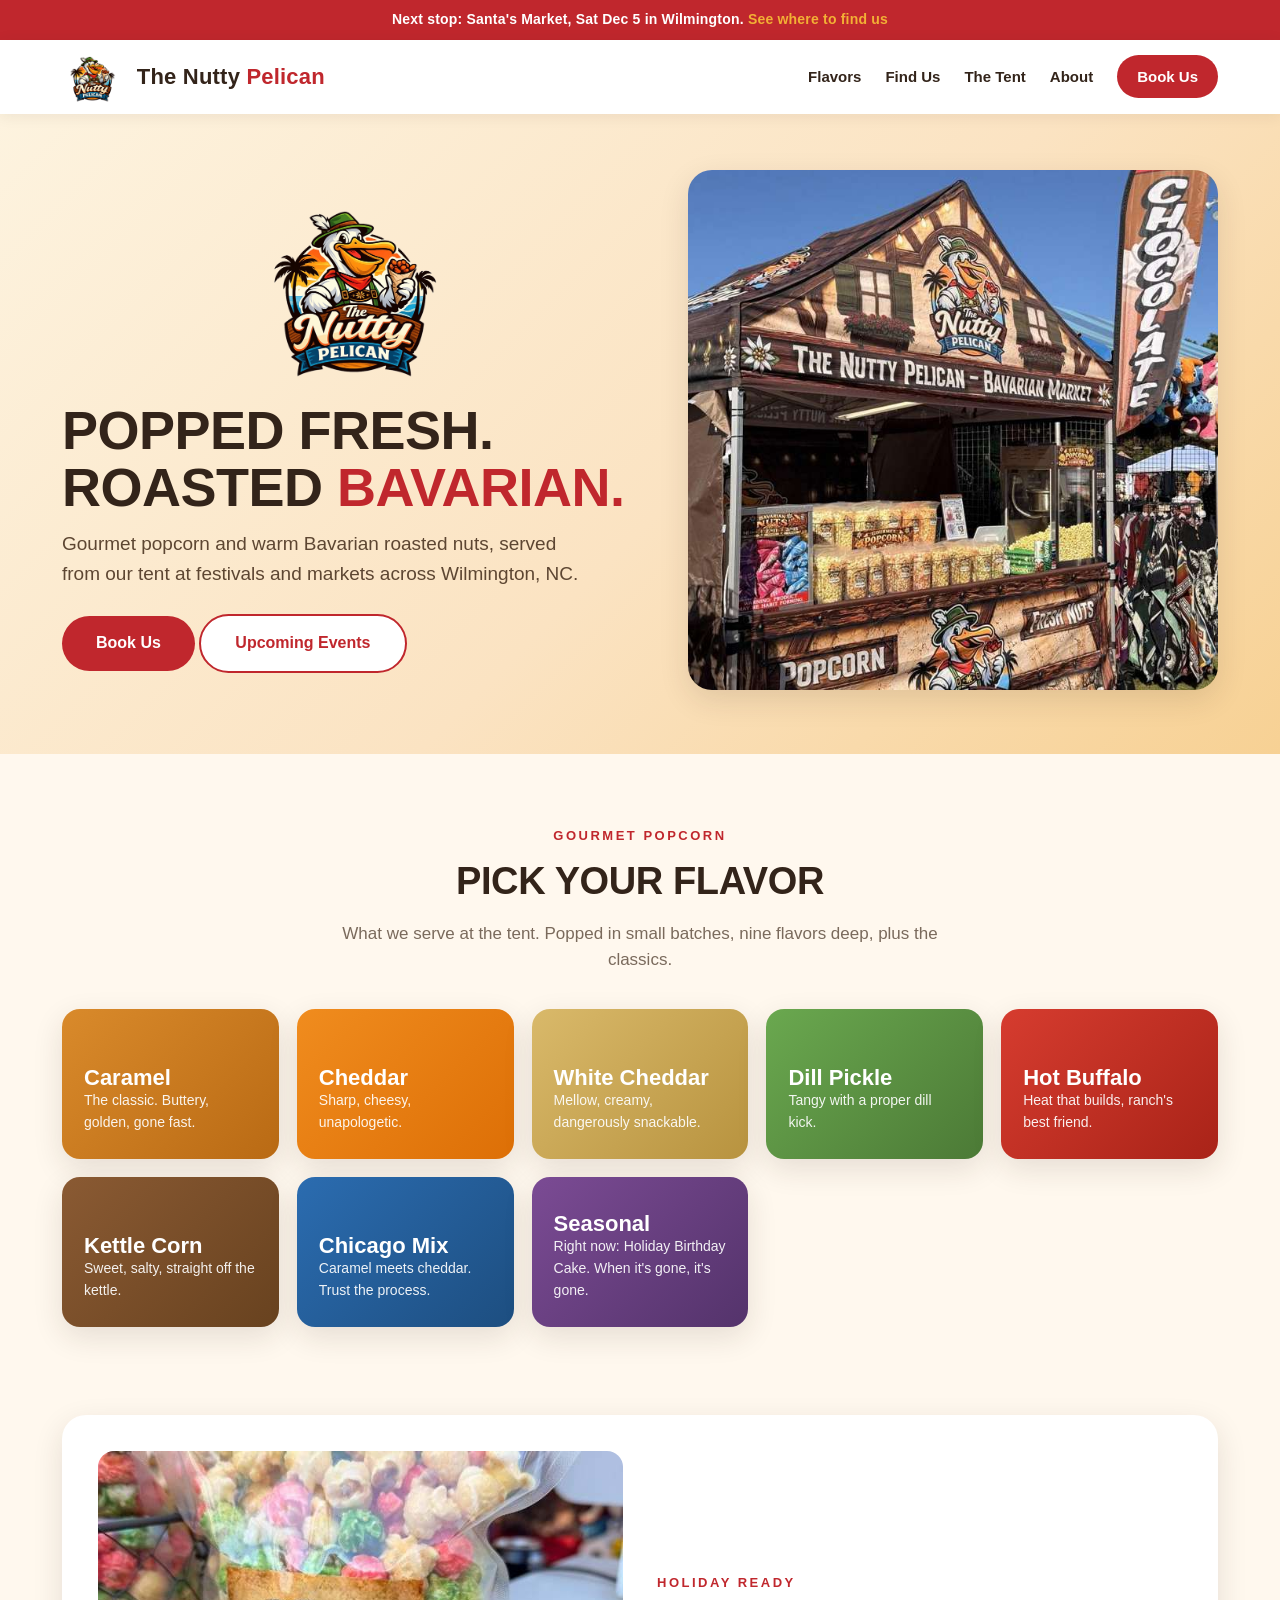
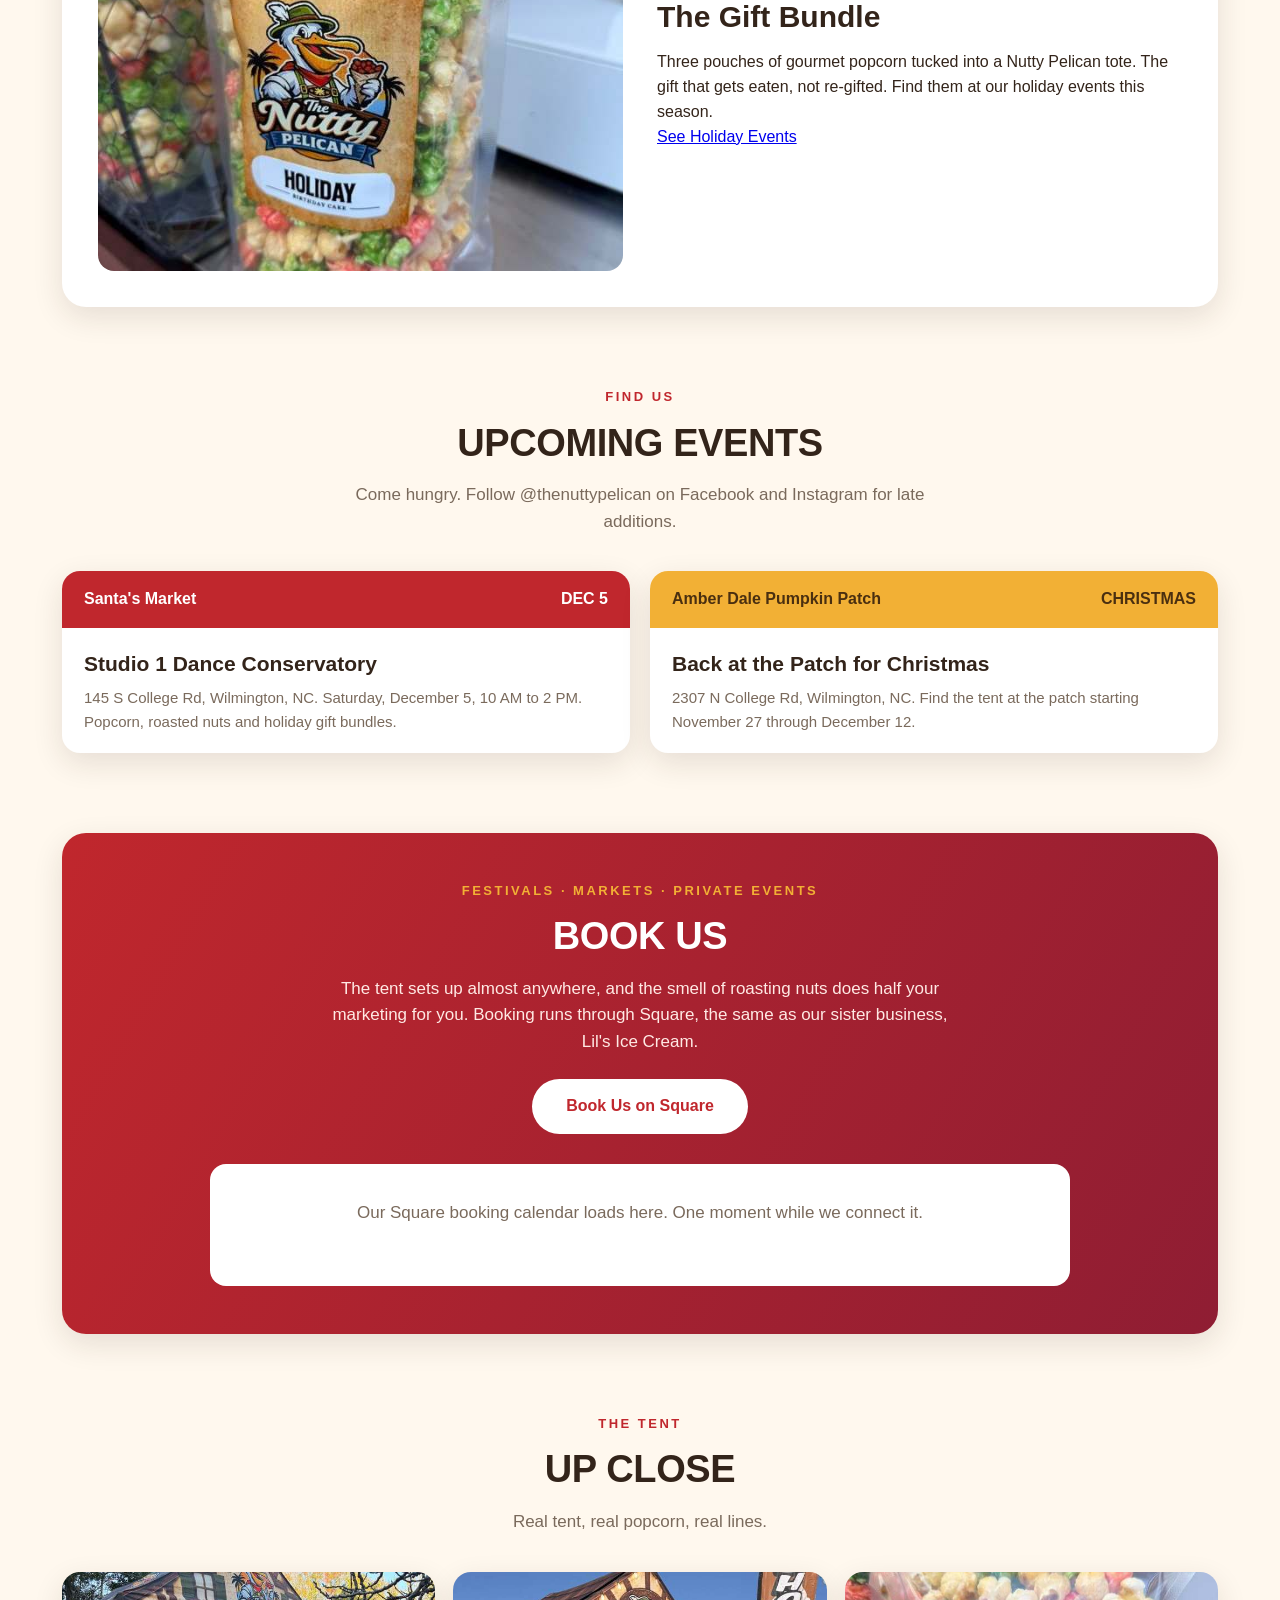
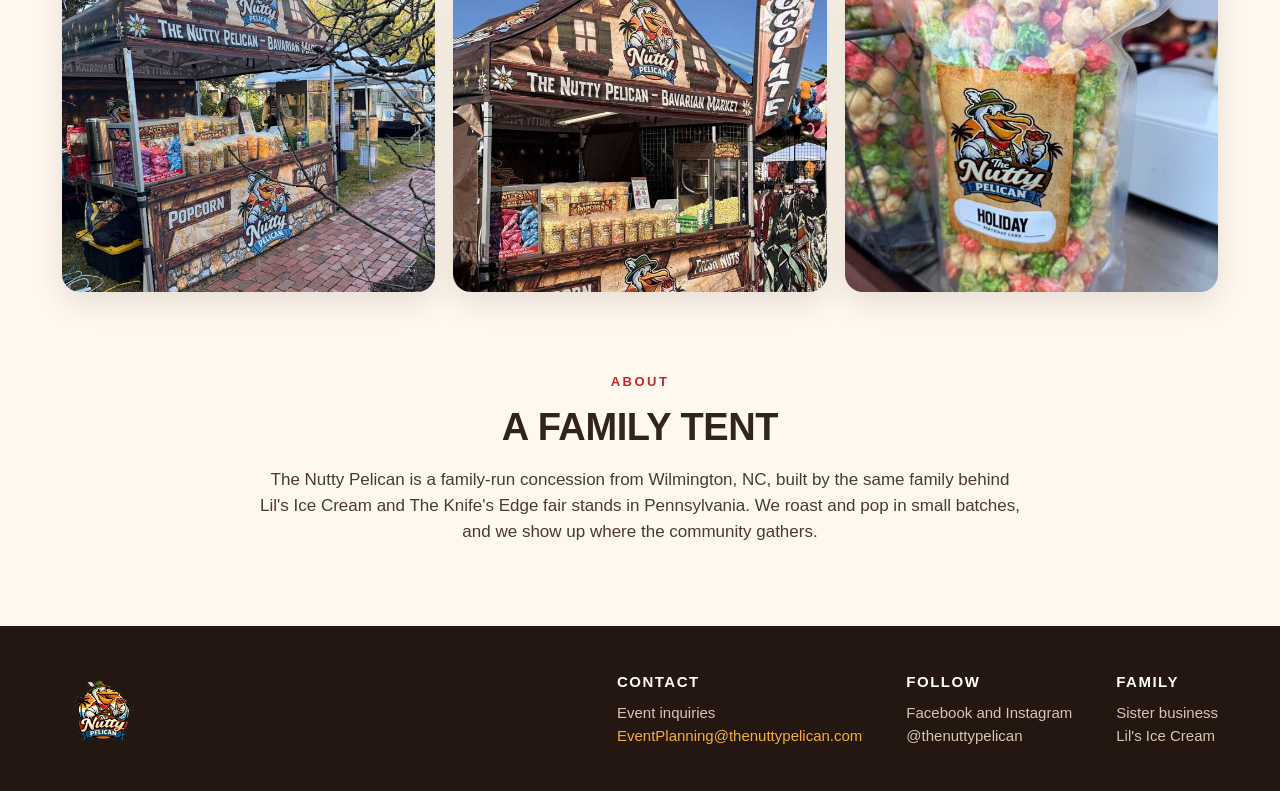
==== index.html @ 96d26c54 "Book band: pill button and Square embed area" ====
<!DOCTYPE html>
<html lang="en">
<head>
<meta charset="UTF-8">
<meta name="viewport" content="width=device-width, initial-scale=1.0">
<title>The Nutty Pelican | Bavarian Roasted Nuts &amp; Gourmet Popcorn | Wilmington, NC</title>
<meta name="description" content="The Nutty Pelican is a Bavarian-style tent serving fresh roasted nuts and gourmet popcorn at festivals, markets and events around Wilmington, NC. Book the tent for your event.">
<style>
  :root{
    --cream:#fff8ee; --white:#ffffff; --ink:#33241a; --muted:#7a6a5c;
    --red:#c0272d; --red-dark:#9c1f24; --gold:#f2b035; --teal:#1f7a8c;
    --pink:#e4572e; --green:#5b8c3e; --purple:#6c4a9e; --blue:#2b6cb0;
    --radius:18px; --shadow:0 10px 30px rgba(51,36,26,.12);
  }
  *{box-sizing:border-box; margin:0; padding:0;}
  html{scroll-behavior:smooth;}
  body{font-family:'Avenir Next','Segoe UI',Helvetica,Arial,sans-serif; background:var(--cream); color:var(--ink); line-height:1.55;}
  img{max-width:100%;}
  .promo{background:var(--red); color:#fff; text-align:center; font-weight:600; font-size:14px; padding:9px 16px; letter-spacing:.2px;}
  .promo a{color:var(--gold); text-decoration:none;}
  header{background:rgba(255,255,255,.96); position:sticky; top:0; z-index:20; box-shadow:0 2px 14px rgba(51,36,26,.08);}
  .nav{max-width:1200px; margin:0 auto; padding:10px 22px; display:flex; align-items:center; gap:14px; flex-wrap:wrap;}
  .nav img{height:54px; width:auto;}
  .nav .brand{font-size:22px; font-weight:800; letter-spacing:.2px;}
  .nav .brand span{color:var(--red);}
  .nav nav{margin-left:auto; display:flex; gap:24px; flex-wrap:wrap; align-items:center;}
  .nav nav a{color:var(--ink); text-decoration:none; font-weight:600; font-size:15px;}
  .nav nav a:hover{color:var(--red);}
  .nav .cta{background:var(--red); color:#fff !important; padding:10px 20px; border-radius:999px;}
  .nav .cta:hover{background:var(--red-dark);}
  .hero{background:linear-gradient(135deg,#fdf3df, #fbe3c2 55%, #f7d194); overflow:hidden;}
  .hero .inner{max-width:1200px; margin:0 auto; padding:56px 22px 64px; display:grid; grid-template-columns:1.05fr .95fr; gap:40px; align-items:center;}
  .hero img.logo{width:225px; height:auto; display:block; margin:0 auto 6px;}
  .hero h1{font-size:54px; line-height:1.05; font-weight:900; letter-spacing:-.5px; margin:16px 0 14px; text-transform:uppercase; color:var(--ink);}
  .hero h1 .pop{color:var(--red);}
  .hero p{font-size:19px; max-width:520px; color:#5d4632;}
  .hero .btns{margin-top:26px;}
  .hero .photo img{width:100%; height:520px; object-fit:cover; border-radius:24px; box-shadow:var(--shadow); display:block;}
  section{max-width:1200px; margin:0 auto; padding:72px 22px 8px;}
  .kicker{text-align:center; color:var(--red); font-weight:800; letter-spacing:2.5px; font-size:13px; text-transform:uppercase;}
  h2{text-align:center; font-size:38px; font-weight:900; letter-spacing:-.4px; margin:6px 0 10px; text-transform:uppercase;}
  .sub{text-align:center; color:var(--muted); max-width:620px; margin:0 auto 36px; font-size:17px;}
  .flavors{display:grid; grid-template-columns:repeat(auto-fit,minmax(210px,1fr)); gap:18px;}
  .flavor{border-radius:var(--radius); padding:26px 22px; color:#fff; box-shadow:var(--shadow); min-height:150px; display:flex; flex-direction:column; justify-content:flex-end;}
  .flavor h3{font-size:22px; font-weight:800; line-height:1.15;}
  .flavor p{font-size:14px; opacity:.92;}
  .f-caramel{background:linear-gradient(135deg,#d98a2b,#b96a14);}
  .f-cheddar{background:linear-gradient(135deg,#f08c1e,#dd6f06);}
  .f-white{background:linear-gradient(135deg,#d9b96a,#b8933f);}
  .f-dill{background:linear-gradient(135deg,#6aa84f,#4c7a36);}
  .f-buffalo{background:linear-gradient(135deg,#d63c2f,#a92318);}
  .f-kettle{background:linear-gradient(135deg,#8a5a33,#68421f);}
  .f-chicago{background:linear-gradient(135deg,#2b6cb0,#1d4e80);}
  .f-seasonal{background:linear-gradient(135deg,#7b4b94,#54336b);}
  .pricebar{margin:26px auto 0; max-width:860px; background:var(--white); border-radius:var(--radius); box-shadow:var(--shadow); padding:22px 28px; display:flex; gap:14px; flex-wrap:wrap; justify-content:space-between; text-align:center;}
  .pricebar div{flex:1 1 150px;}
  .pricebar .amt{font-size:26px; font-weight:900; color:var(--red);}
  .pricebar .lbl{font-size:13px; color:var(--muted); font-weight:600; text-transform:uppercase; letter-spacing:1px;}
  .feature{display:grid; grid-template-columns:1fr 1fr; gap:34px; align-items:center; background:var(--white); border-radius:24px; box-shadow:var(--shadow); padding:36px; margin-top:8px;}
  .feature img{border-radius:16px; width:100%; height:420px; object-fit:cover;}
  .feature h3{font-size:30px; font-weight:900; margin-bottom:10px;}
  .feature .price{font-size:24px; font-weight:900; color:var(--red); margin:12px 0;}
  .events{display:grid; grid-template-columns:repeat(auto-fit,minmax(300px,1fr)); gap:20px;}
  .event{background:var(--white); border-radius:var(--radius); box-shadow:var(--shadow); overflow:hidden;}
  .event .top{padding:16px 22px; color:#fff; font-weight:800; display:flex; justify-content:space-between; align-items:center;}
  .event .body{padding:20px 22px;}
  .event h3{font-size:21px; margin-bottom:6px;}
  .event p{color:var(--muted); font-size:15px;}
  .bookband{background:linear-gradient(120deg, var(--red), #8f1d33); color:#fff; border-radius:24px; padding:48px 36px; text-align:center; box-shadow:var(--shadow);}
  .bookband h2{color:#fff;}
  .bookband p{max-width:640px; margin:0 auto 24px; color:#ffe9e4; font-size:17px;}
  .bookband .btn{background:#fff; color:var(--red);}
  .gallery{display:grid; grid-template-columns:repeat(auto-fit,minmax(260px,1fr)); gap:18px;}
  .gallery img{width:100%; height:320px; object-fit:cover; border-radius:var(--radius); box-shadow:var(--shadow); display:block;}
  .about{text-align:center; max-width:760px; margin:0 auto;}
  .about p{font-size:17px; color:#4c3a2c;}
  footer{background:#241610; color:#d8c6b2; margin-top:72px;}
  .foot{max-width:1200px; margin:0 auto; padding:44px 22px; display:flex; gap:28px; flex-wrap:wrap; align-items:center;}
  .foot img{height:74px; width:auto;}
  .foot a{color:var(--gold); text-decoration:none;}
  .foot .cols{margin-left:auto; display:flex; gap:44px; flex-wrap:wrap; font-size:15px;}
  .foot h4{color:#fff; font-size:15px; text-transform:uppercase; letter-spacing:1.5px; margin-bottom:8px;}
  @media (max-width:760px){
    .hero h1{font-size:36px;}
    .hero .inner{grid-template-columns:1fr; padding:40px 18px 44px;}
    .hero .photo img{height:380px;}
    .feature{grid-template-columns:1fr; padding:24px;}
    .feature img{height:300px;}
    h2{font-size:29px;}
  }
</style>
</head>
<body>

<div class="promo">Next stop: Santa's Market, Sat Dec 5 in Wilmington. <a href="#events">See where to find us</a></div>

<header>
  <div class="nav">
    <img src="[data-uri]" alt="The Nutty Pelican logo">
    <span class="brand">The Nutty <span>Pelican</span></span>
    <nav>
      <a href="#flavors">Flavors</a>
      <a href="#events">Find Us</a>
      <a href="#gallery">The Tent</a>
      <a href="#about">About</a>
      <a class="cta" href="#book">Book Us</a>
    </nav>
  </div>
</header>

<div class="hero">
  <div class="inner">
    <div>
      <img class="logo" src="[data-uri]" alt="The Nutty Pelican">
      <h1>Popped Fresh.<br>Roasted <span class="pop">Bavarian.</span></h1>
      <p>Gourmet popcorn and warm Bavarian roasted nuts, served from our tent at festivals and markets across Wilmington, NC.</p>
      <div class="btns">
        <a class="btn red" href="#book" style="display:inline-block; background:#c0272d; color:#ffffff; padding:15px 34px; border-radius:999px; font-weight:800; font-size:16px; text-decoration:none;">Book Us</a>
        <a class="btn ghost" href="#events" style="display:inline-block; background:#ffffff; color:#c0272d; padding:15px 34px; border-radius:999px; font-weight:800; font-size:16px; text-decoration:none; border:2px solid #c0272d;">Upcoming Events</a>
      </div>
    </div>
    <div class="photo">
      <img src="[data-uri]" alt="The Nutty Pelican Bavarian tent at a festival, popcorn pouches on the counter and the hot chocolate flag flying">
    </div>
  </div>
</div>

<section id="flavors">
  <div class="kicker">Gourmet Popcorn</div>
  <h2>Pick Your Flavor</h2>
  <p class="sub">What we serve at the tent. Popped in small batches, nine flavors deep, plus the classics.</p>
  <div class="flavors">
    <div class="flavor f-caramel"><h3>Caramel</h3><p>The classic. Buttery, golden, gone fast.</p></div>
    <div class="flavor f-cheddar"><h3>Cheddar</h3><p>Sharp, cheesy, unapologetic.</p></div>
    <div class="flavor f-white"><h3>White Cheddar</h3><p>Mellow, creamy, dangerously snackable.</p></div>
    <div class="flavor f-dill"><h3>Dill Pickle</h3><p>Tangy with a proper dill kick.</p></div>
    <div class="flavor f-buffalo"><h3>Hot Buffalo</h3><p>Heat that builds, ranch's best friend.</p></div>
    <div class="flavor f-kettle"><h3>Kettle Corn</h3><p>Sweet, salty, straight off the kettle.</p></div>
    <div class="flavor f-chicago"><h3>Chicago Mix</h3><p>Caramel meets cheddar. Trust the process.</p></div>
    <div class="flavor f-seasonal"><h3>Seasonal</h3><p>Right now: Holiday Birthday Cake. When it's gone, it's gone.</p></div>
  </div>
</section>

<section id="gift">
  <div class="feature">
    <img src="[data-uri]" alt="A sealed pouch of Holiday Birthday Cake popcorn with The Nutty Pelican label">
    <div>
      <div class="kicker" style="text-align:left;">Holiday Ready</div>
      <h3>The Gift Bundle</h3>
      <p>Three pouches of gourmet popcorn tucked into a Nutty Pelican tote. The gift that gets eaten, not re-gifted. Find them at our holiday events this season.</p>
      <a class="btn red" href="#events">See Holiday Events</a>
    </div>
  </div>
</section>

<section id="events">
  <div class="kicker">Find Us</div>
  <h2>Upcoming Events</h2>
  <p class="sub">Come hungry. Follow @thenuttypelican on Facebook and Instagram for late additions.</p>
  <div class="events">
    <div class="event">
      <div class="top" style="background:var(--red);"><span>Santa's Market</span><span>DEC 5</span></div>
      <div class="body">
        <h3>Studio 1 Dance Conservatory</h3>
        <p>145 S College Rd, Wilmington, NC. Saturday, December 5, 10 AM to 2 PM. Popcorn, roasted nuts and holiday gift bundles.</p>
      </div>
    </div>
    <div class="event">
      <div class="top" style="background:var(--gold); color:#4a2f10;"><span>Amber Dale Pumpkin Patch</span><span>CHRISTMAS</span></div>
      <div class="body">
        <h3>Back at the Patch for Christmas</h3>
        <p>2307 N College Rd, Wilmington, NC. Find the tent at the patch starting November 27 through December 12.</p>
      </div>
    </div>
  </div>
</section>

<section id="book">
  <div class="bookband">
    <div class="kicker" style="color:var(--gold);">Festivals · Markets · Private Events</div>
    <h2>Book Us</h2>
    <p>The tent sets up almost anywhere, and the smell of roasting nuts does half your marketing for you. Booking runs through Square, the same as our sister business, Lil's Ice Cream.</p>
    <a href="#booking-widget" style="display:inline-block; background:#ffffff; color:#c0272d; padding:15px 34px; border-radius:999px; font-weight:800; font-size:16px; text-decoration:none;">Book Us on Square</a>
    <div id="booking-widget" style="margin-top:30px; background:#ffffff; border-radius:16px; padding:10px; max-width:860px; margin-left:auto; margin-right:auto;">
      <!-- SQUARE EMBED GOES HERE -->
      <p style="color:#7a6a5c; padding:26px 10px;">Our Square booking calendar loads here. One moment while we connect it.</p>
    </div>
  </div>
</section>

<section id="gallery">
  <div class="kicker">The Tent</div>
  <h2>Up Close</h2>
  <p class="sub">Real tent, real popcorn, real lines.</p>
  <div class="gallery">
    <img src="[data-uri]" alt="Front of The Nutty Pelican tent with popcorn pouches and the nut warmer on the counter">
    <img src="[data-uri]" alt="Side view of The Nutty Pelican tent at a festival">
    <img src="[data-uri]" alt="Holiday Birthday Cake popcorn pouch with The Nutty Pelican label">
  </div>
</section>

<section id="about">
  <div class="about">
    <div class="kicker">About</div>
    <h2>A Family Tent</h2>
    <p>The Nutty Pelican is a family-run concession from Wilmington, NC, built by the same family behind Lil's Ice Cream and The Knife's Edge fair stands in Pennsylvania. We roast and pop in small batches, and we show up where the community gathers.</p>
  </div>
</section>

<footer>
  <div class="foot">
    <img src="[data-uri]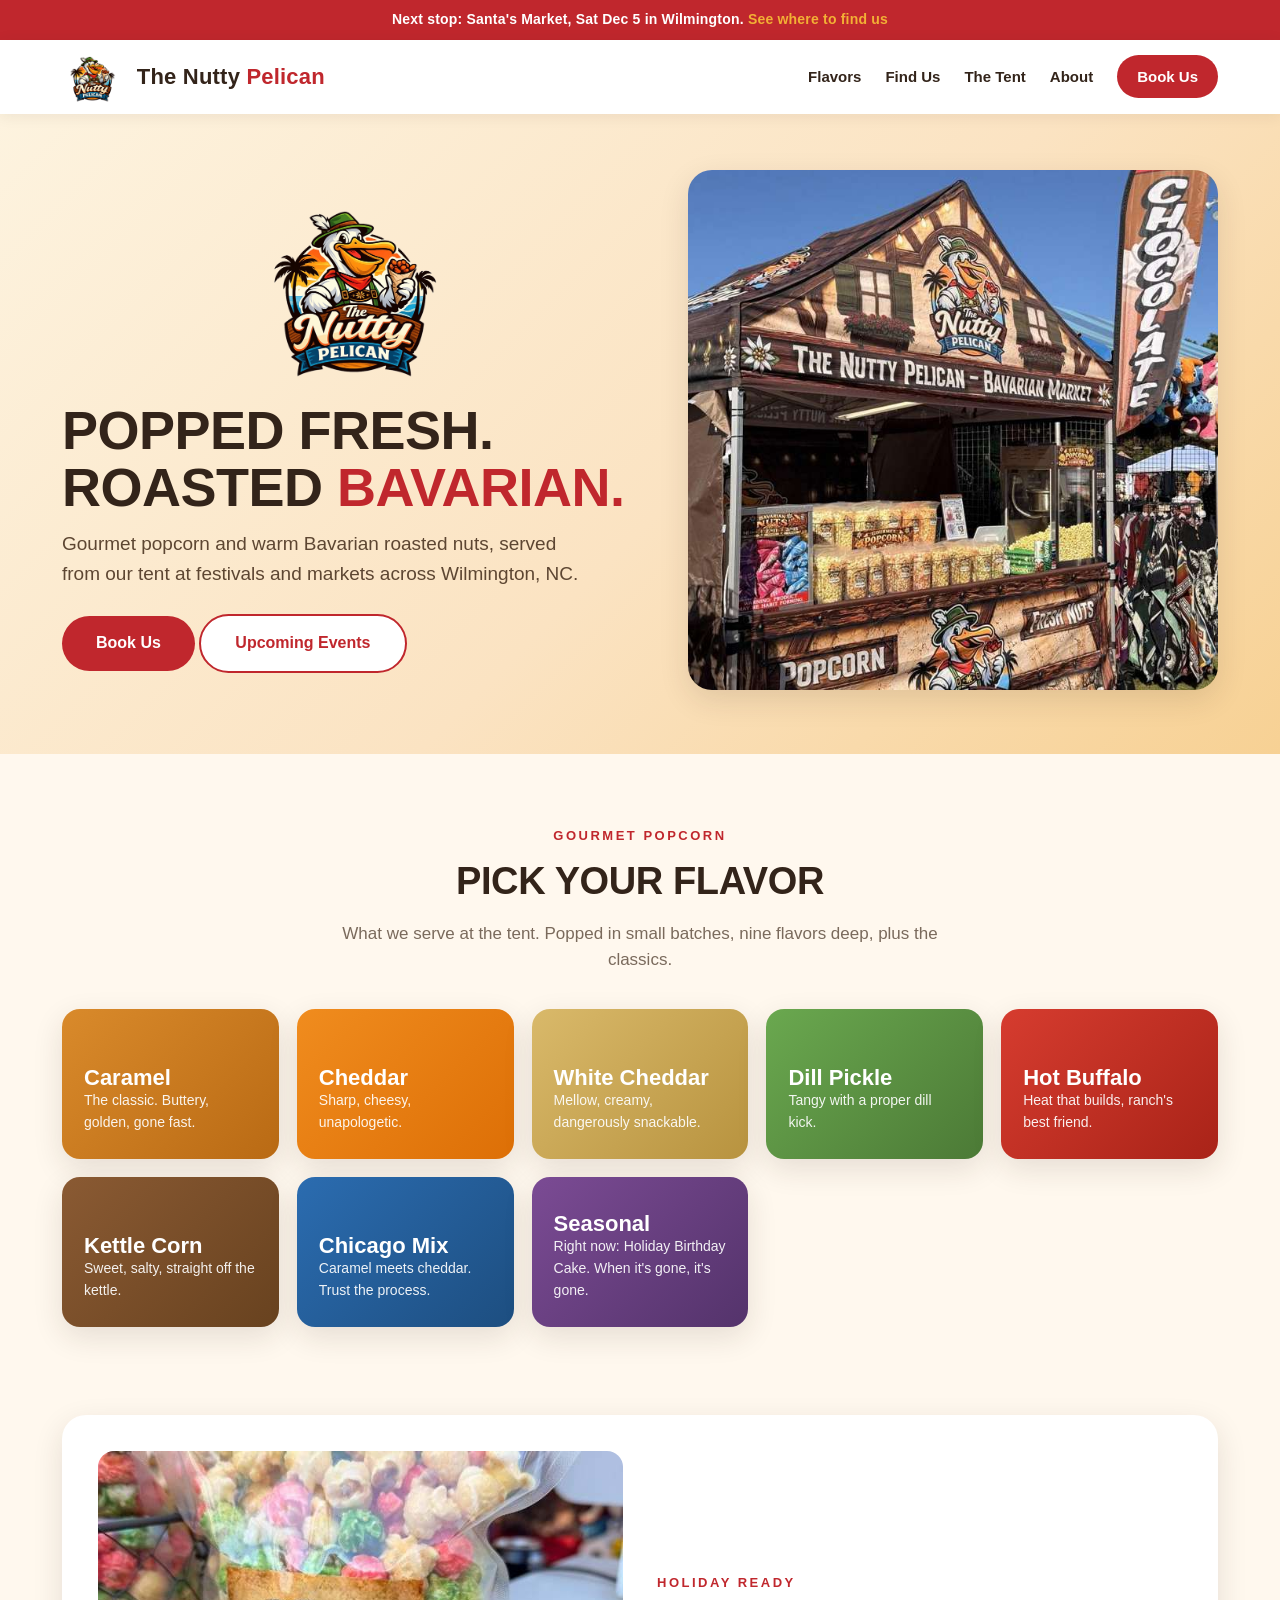
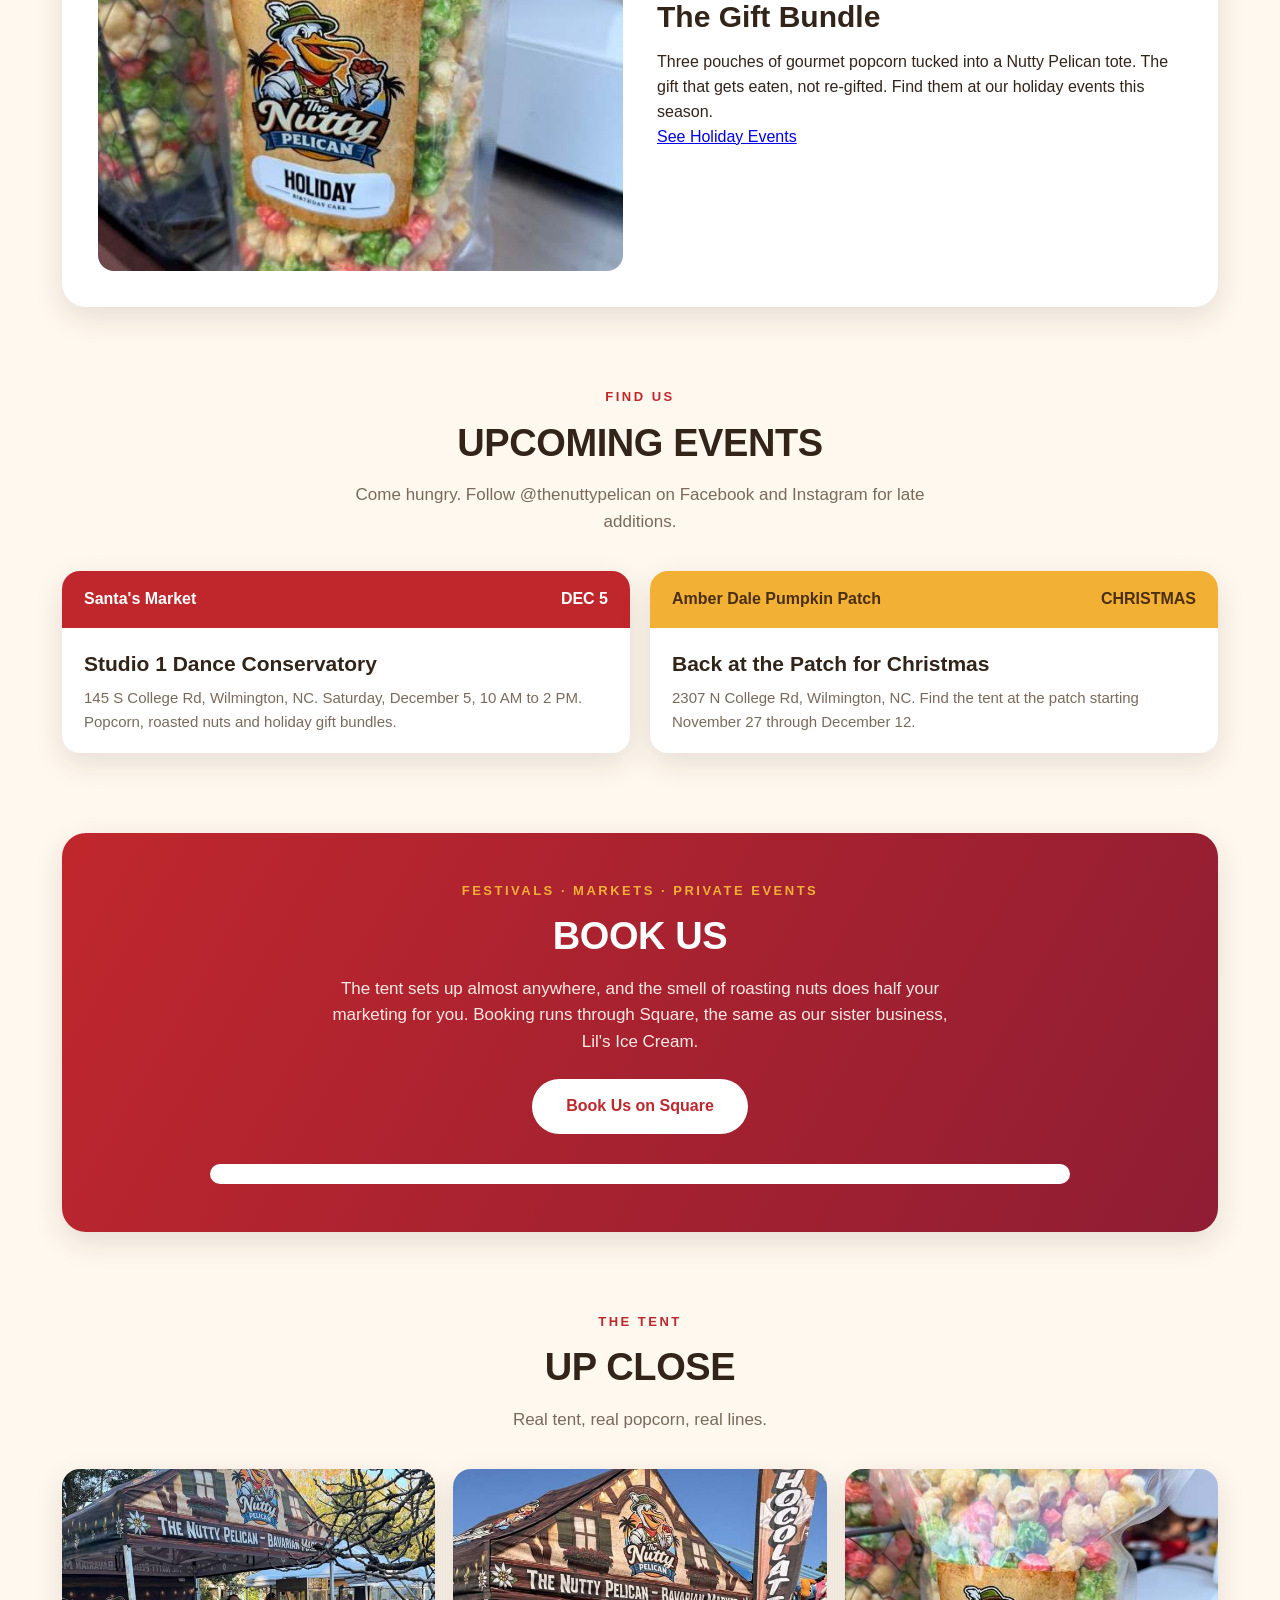
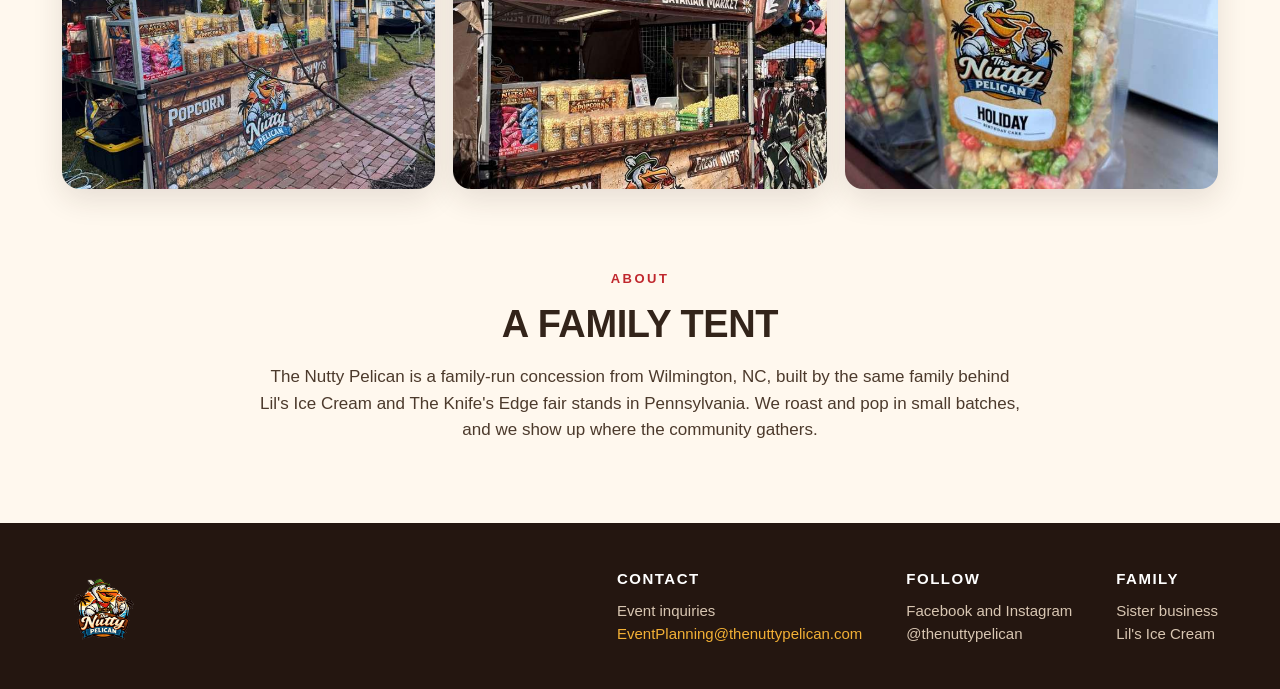
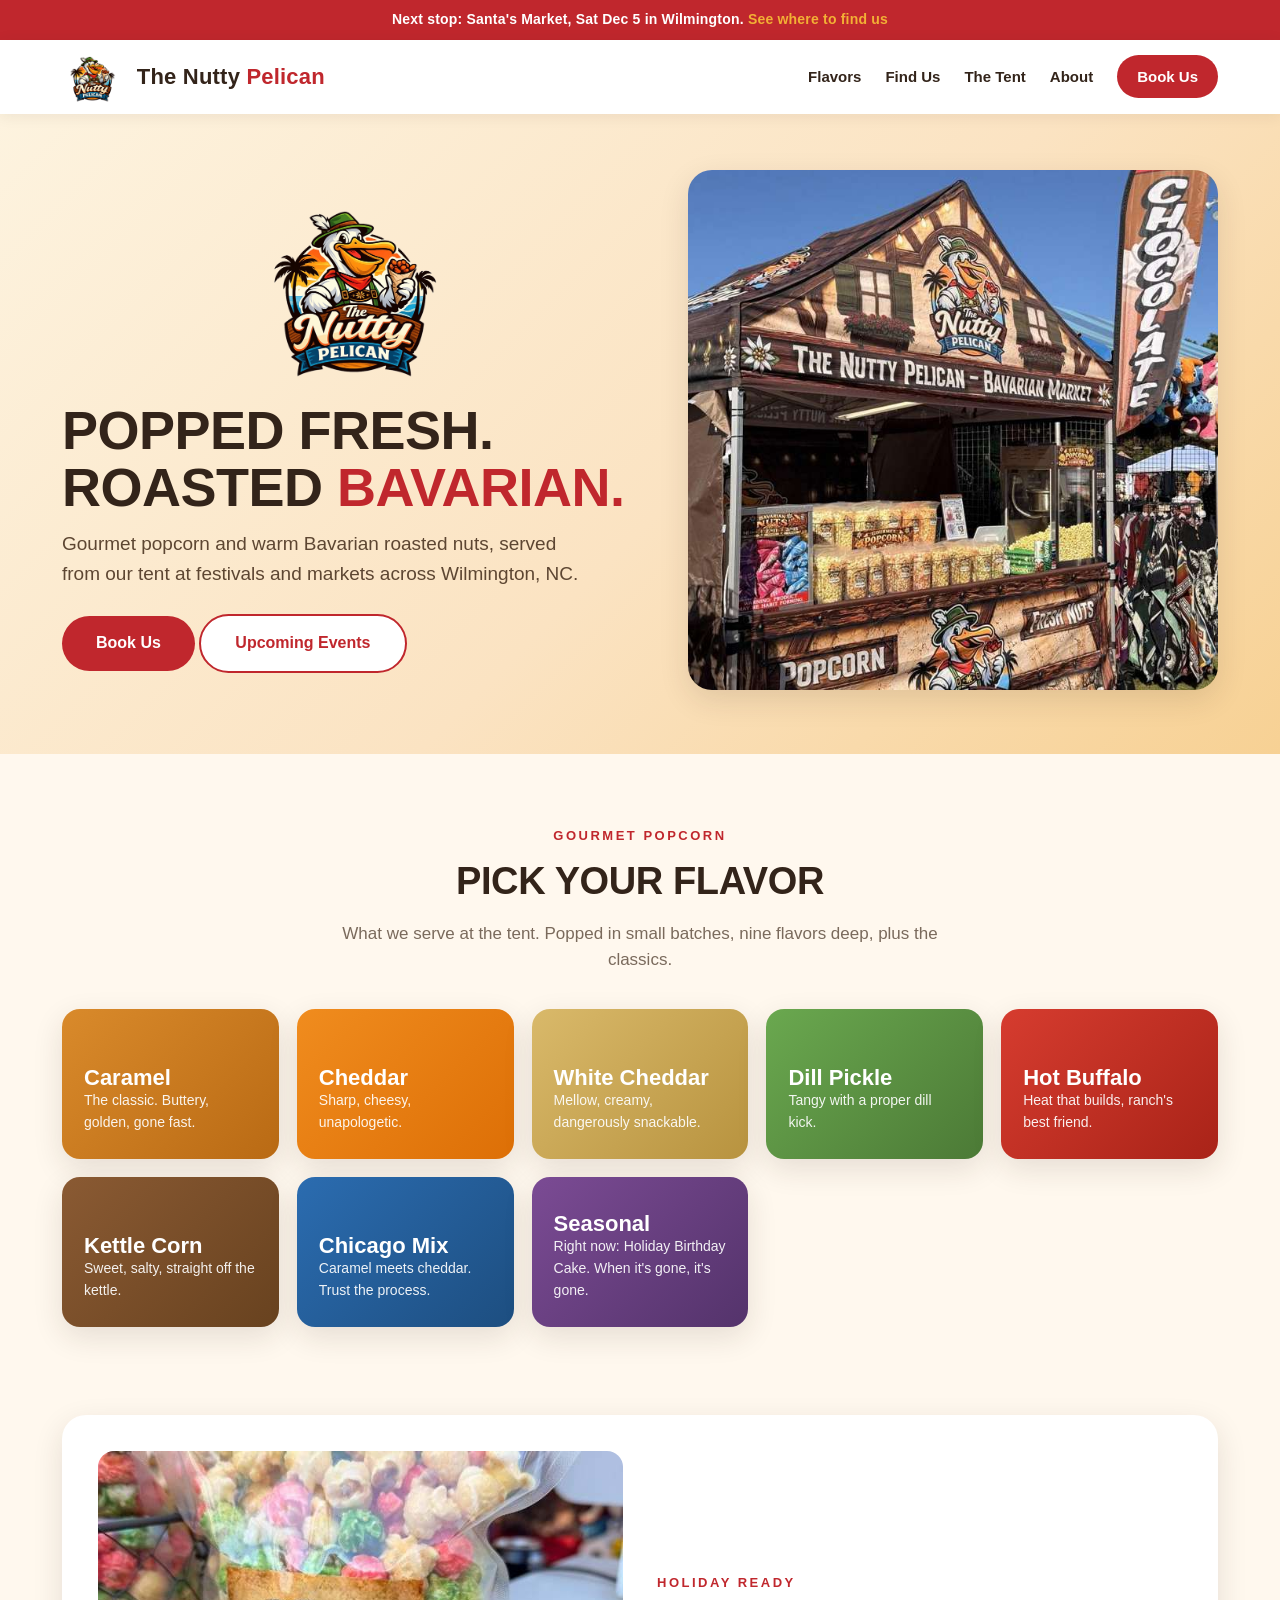
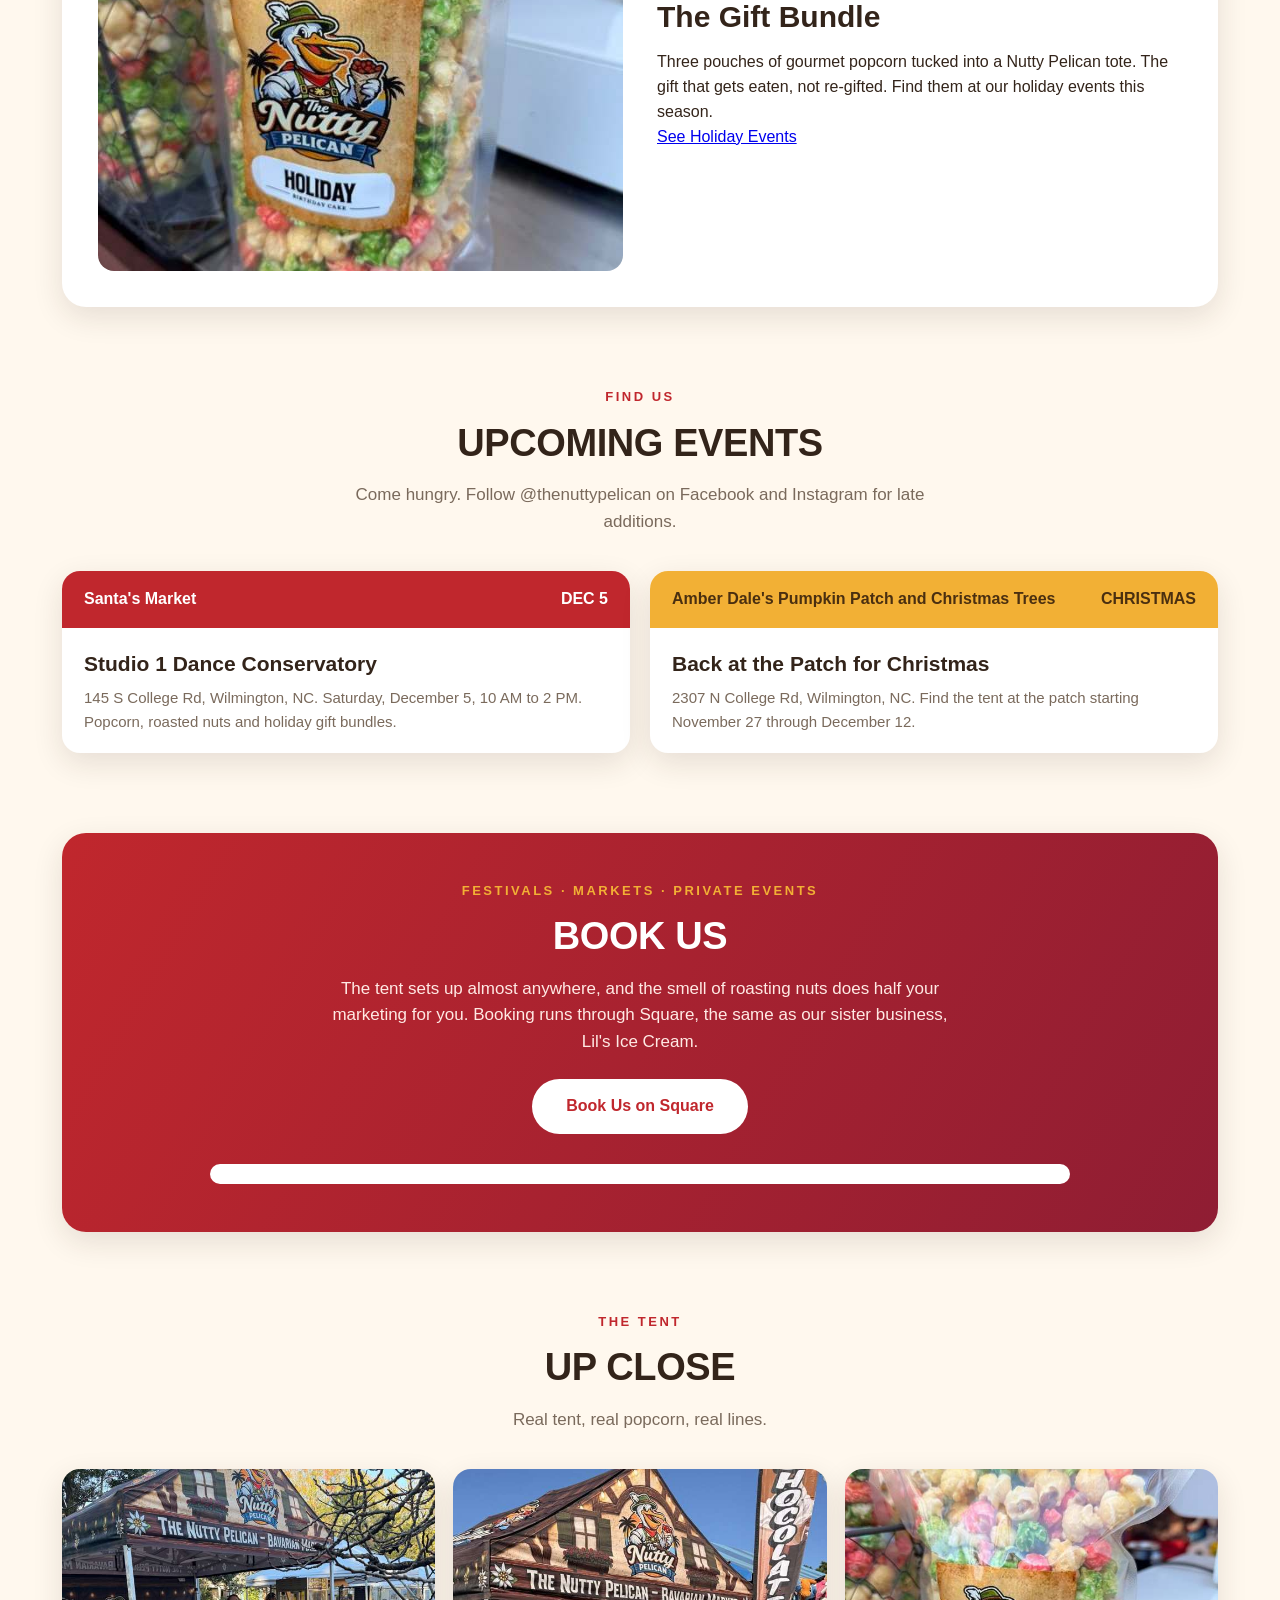
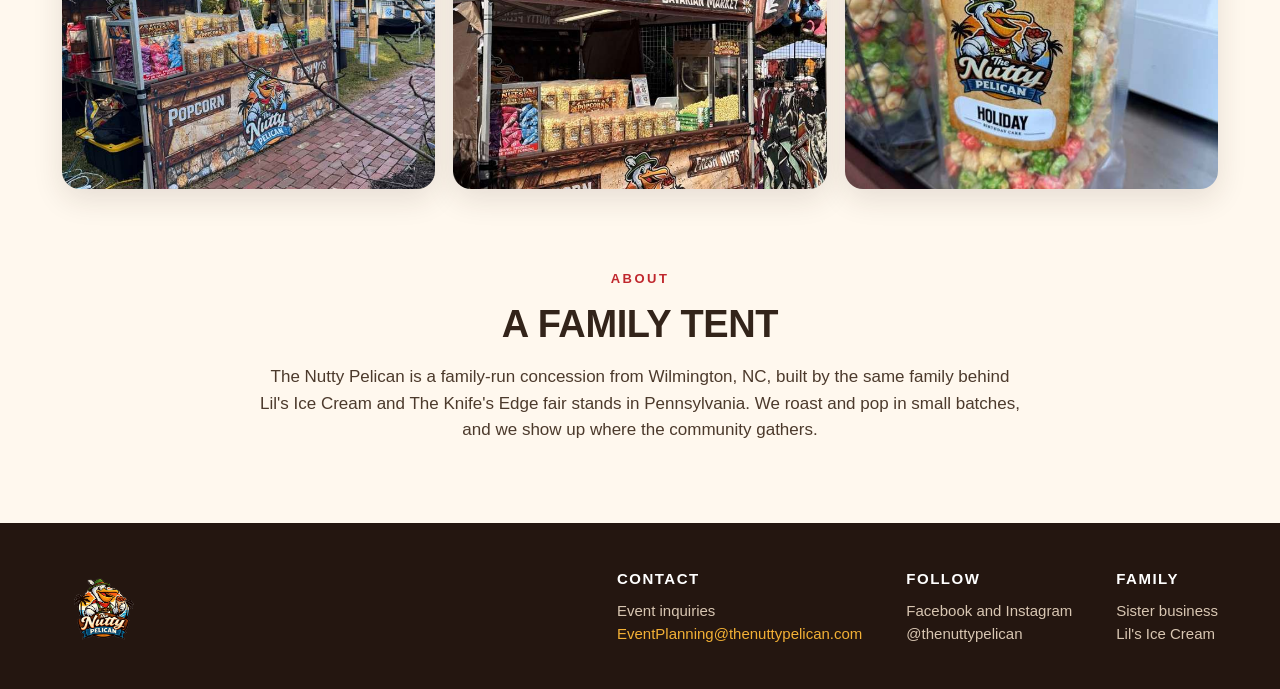
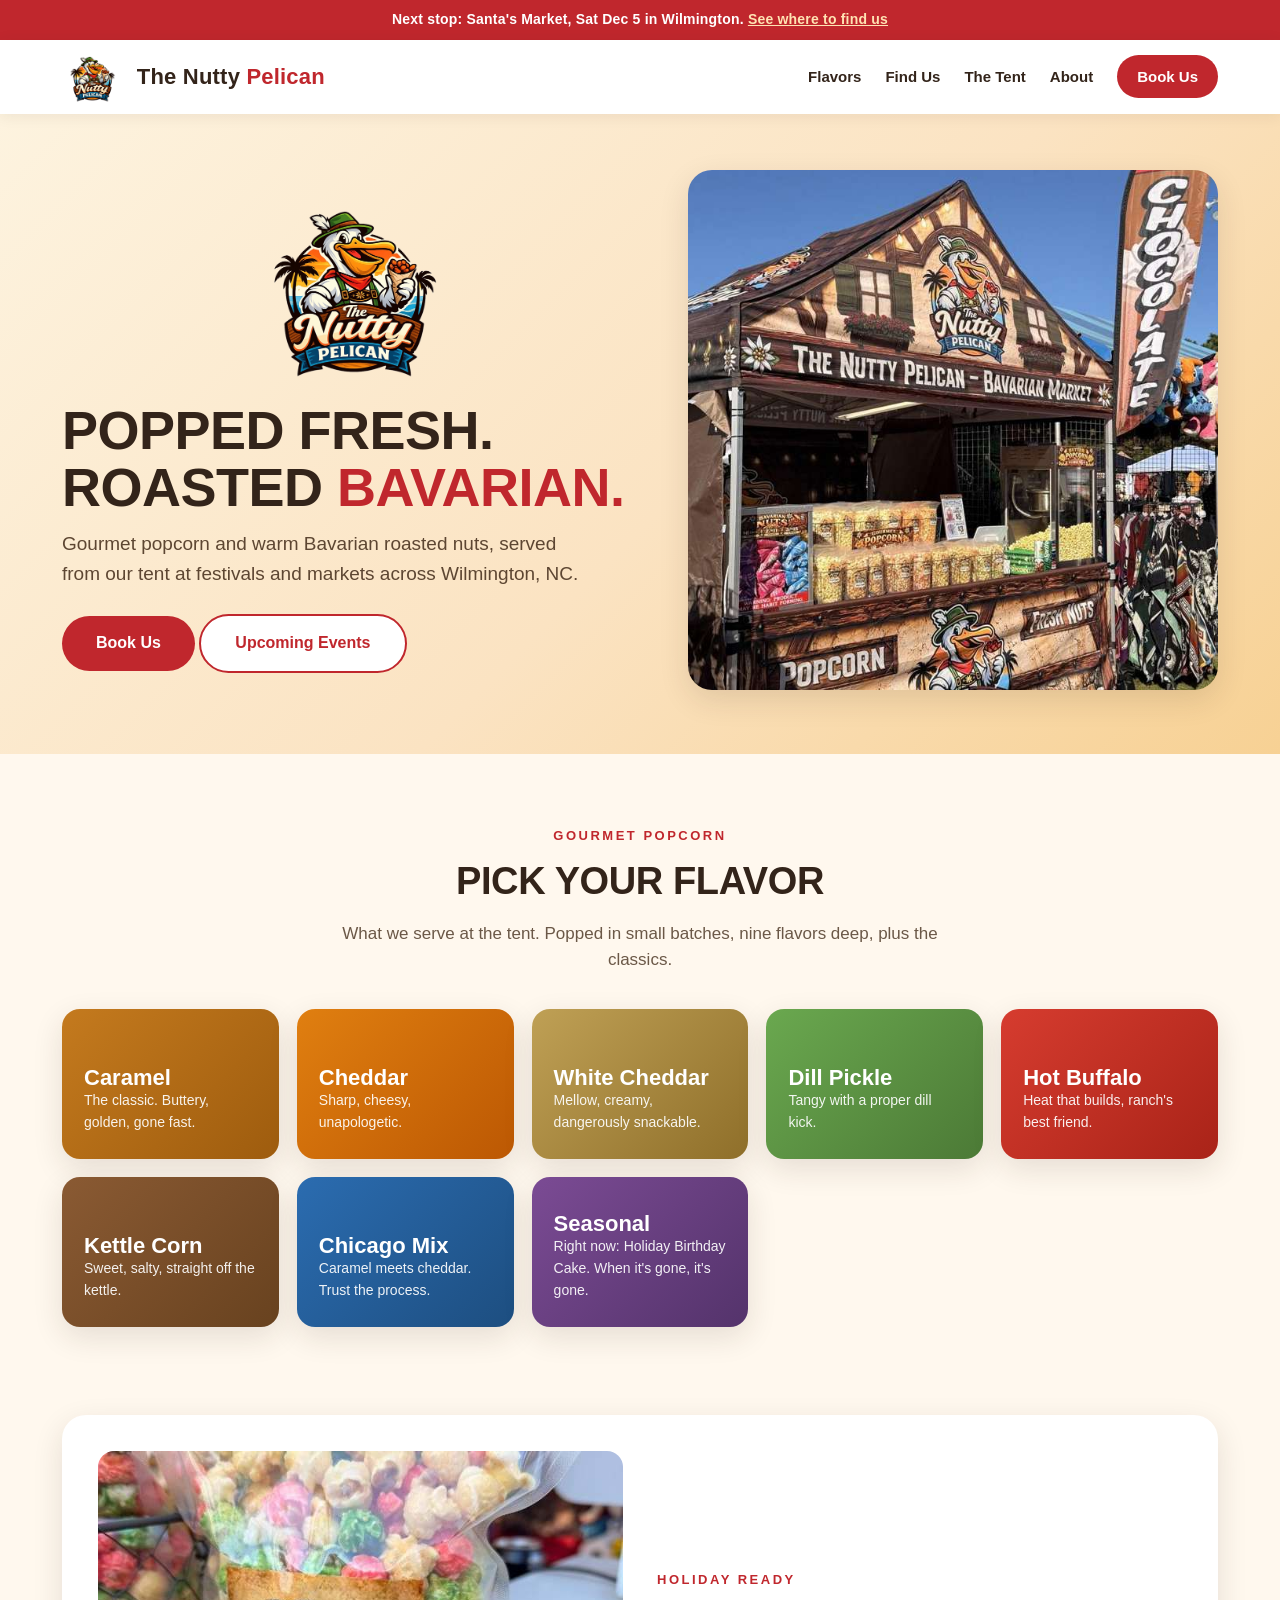
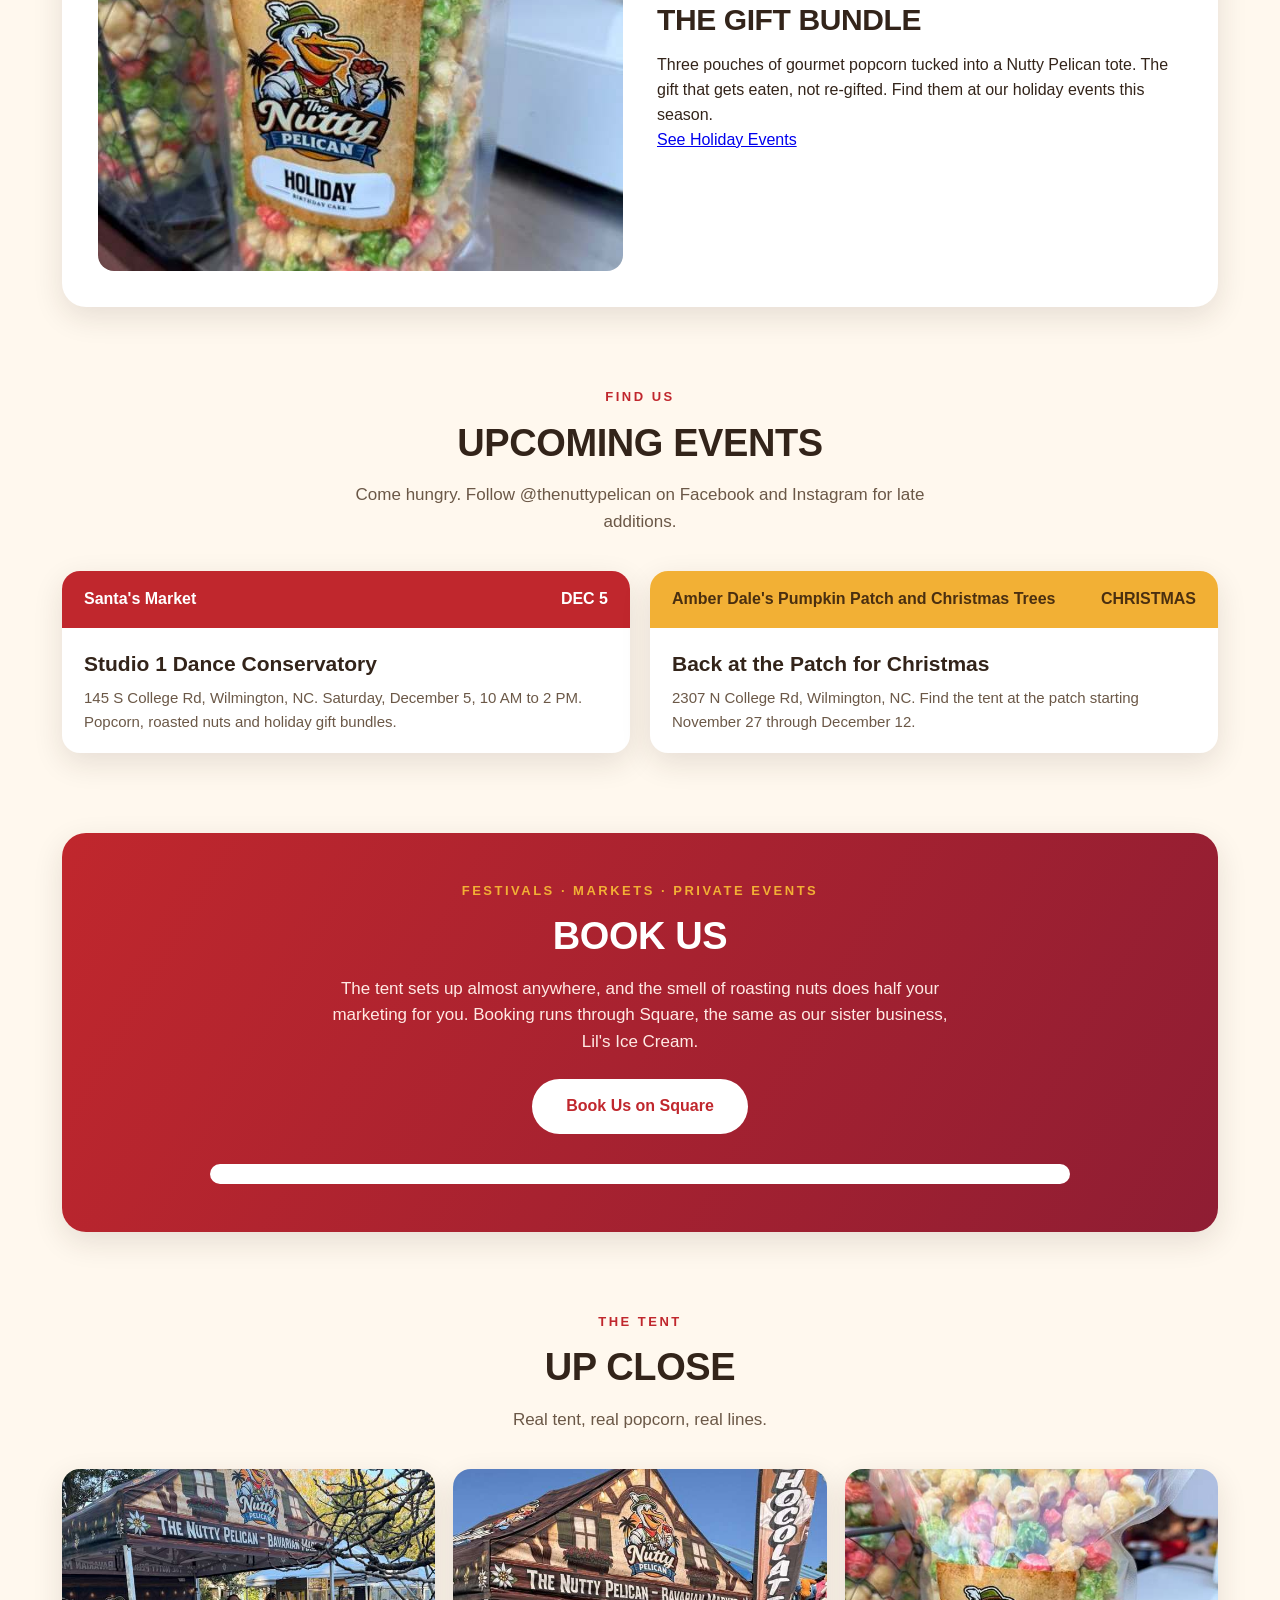
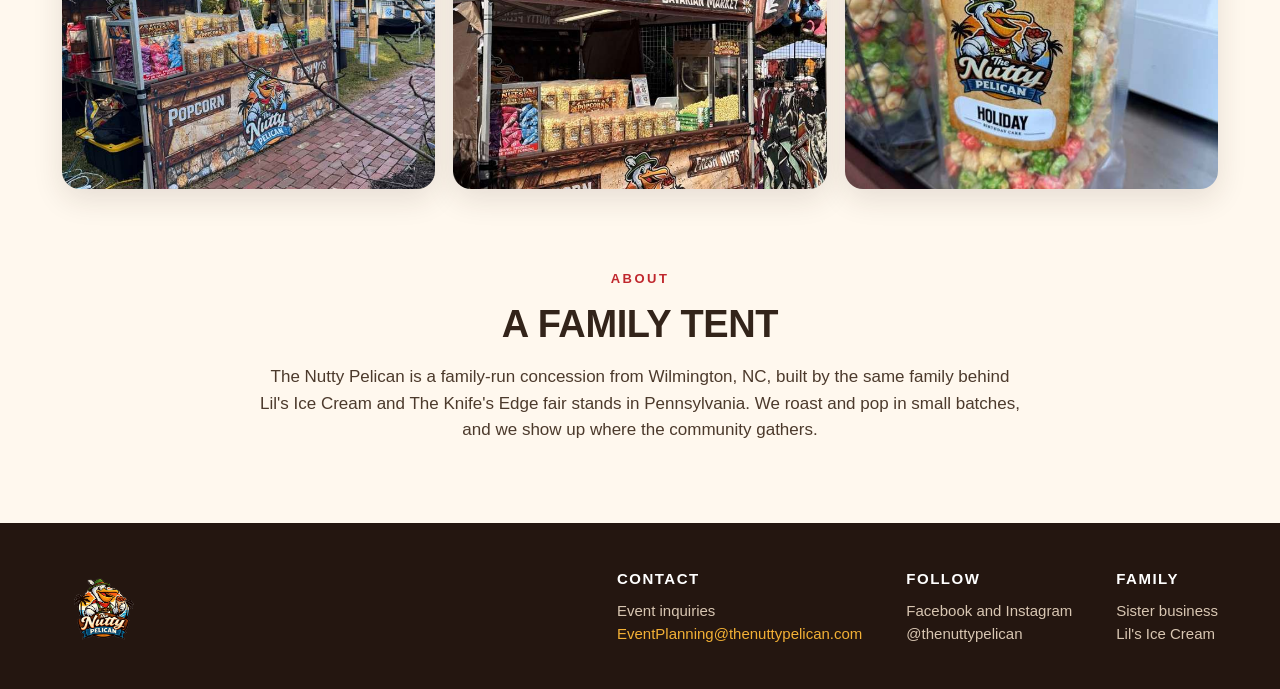
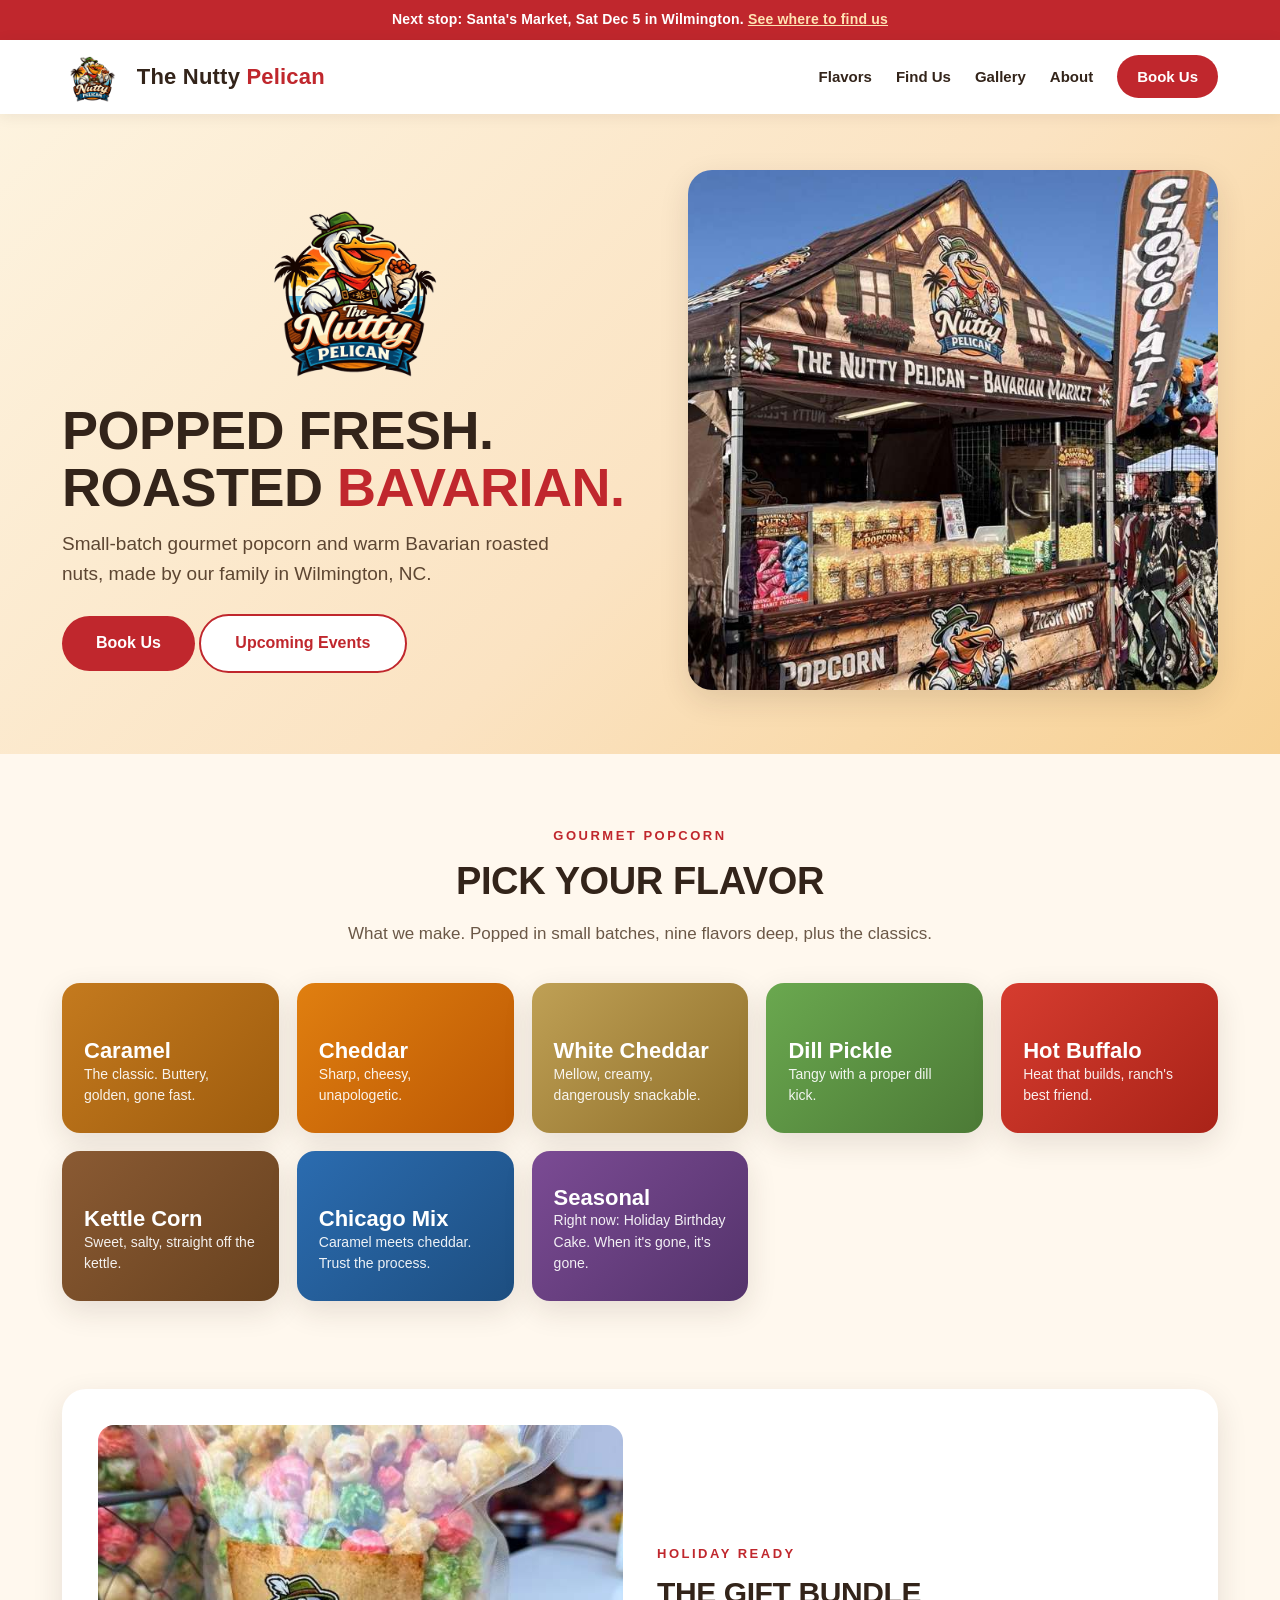
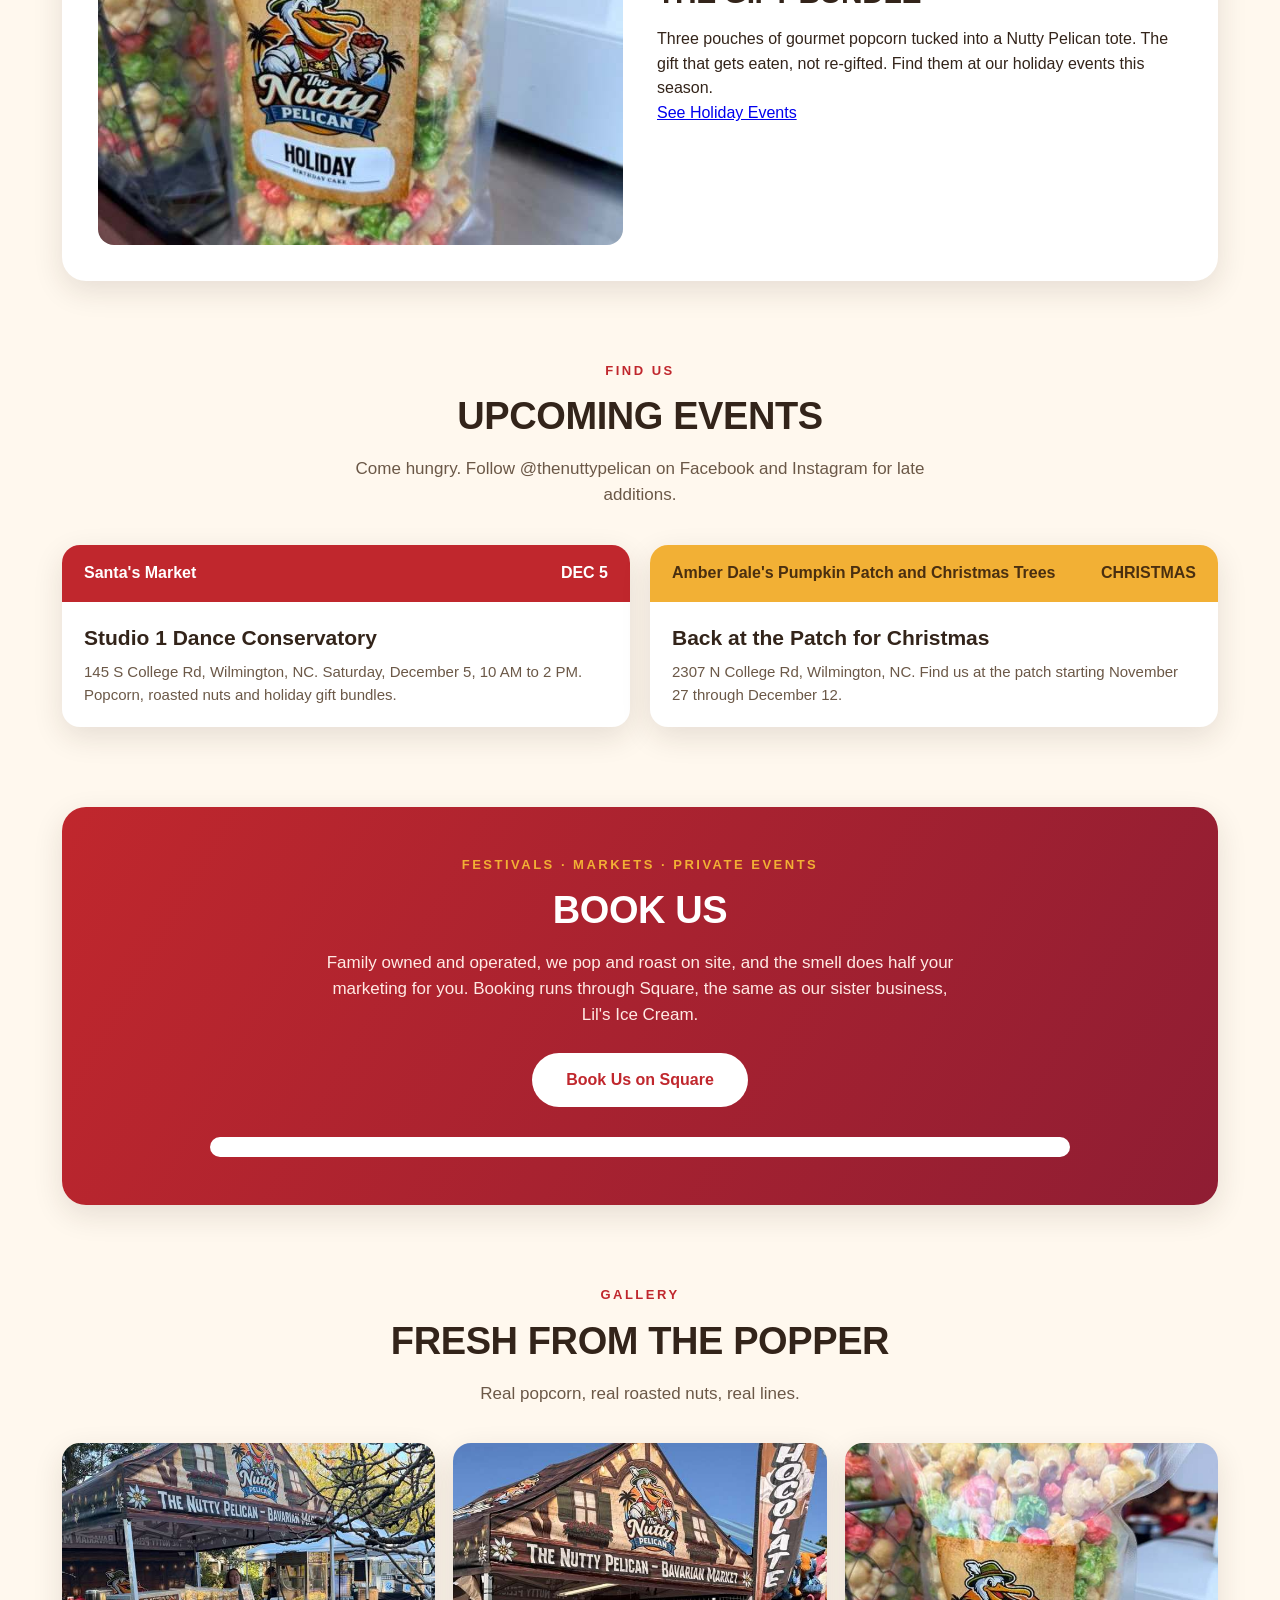
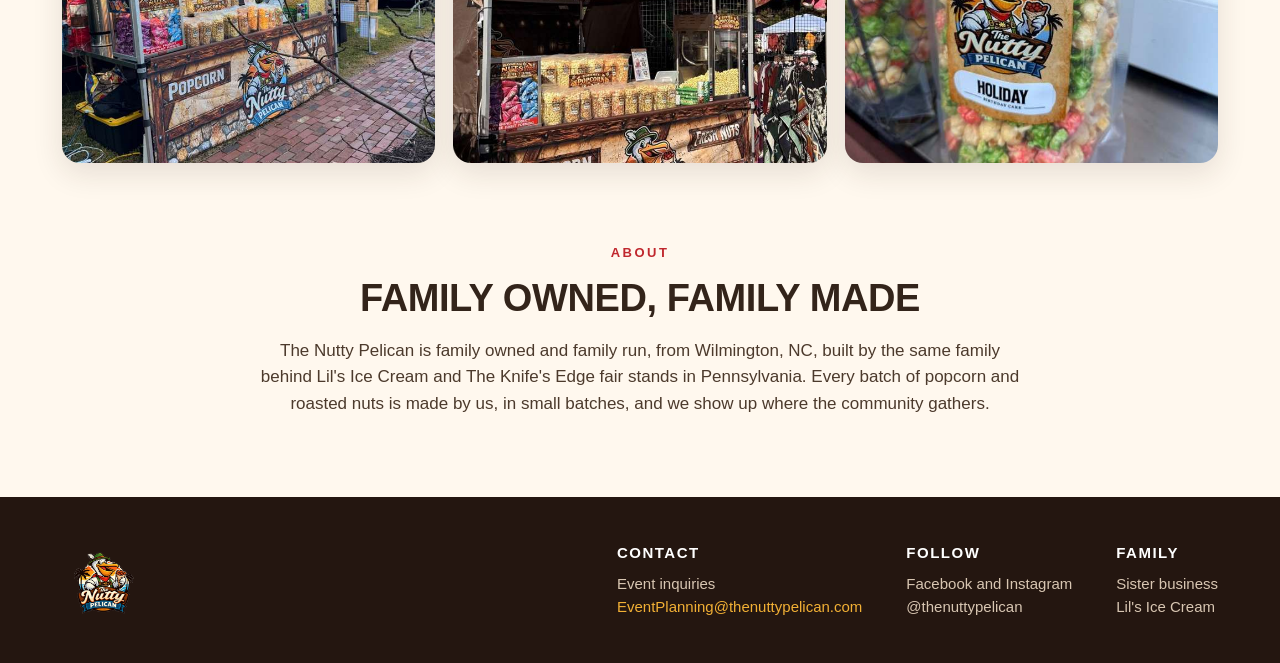
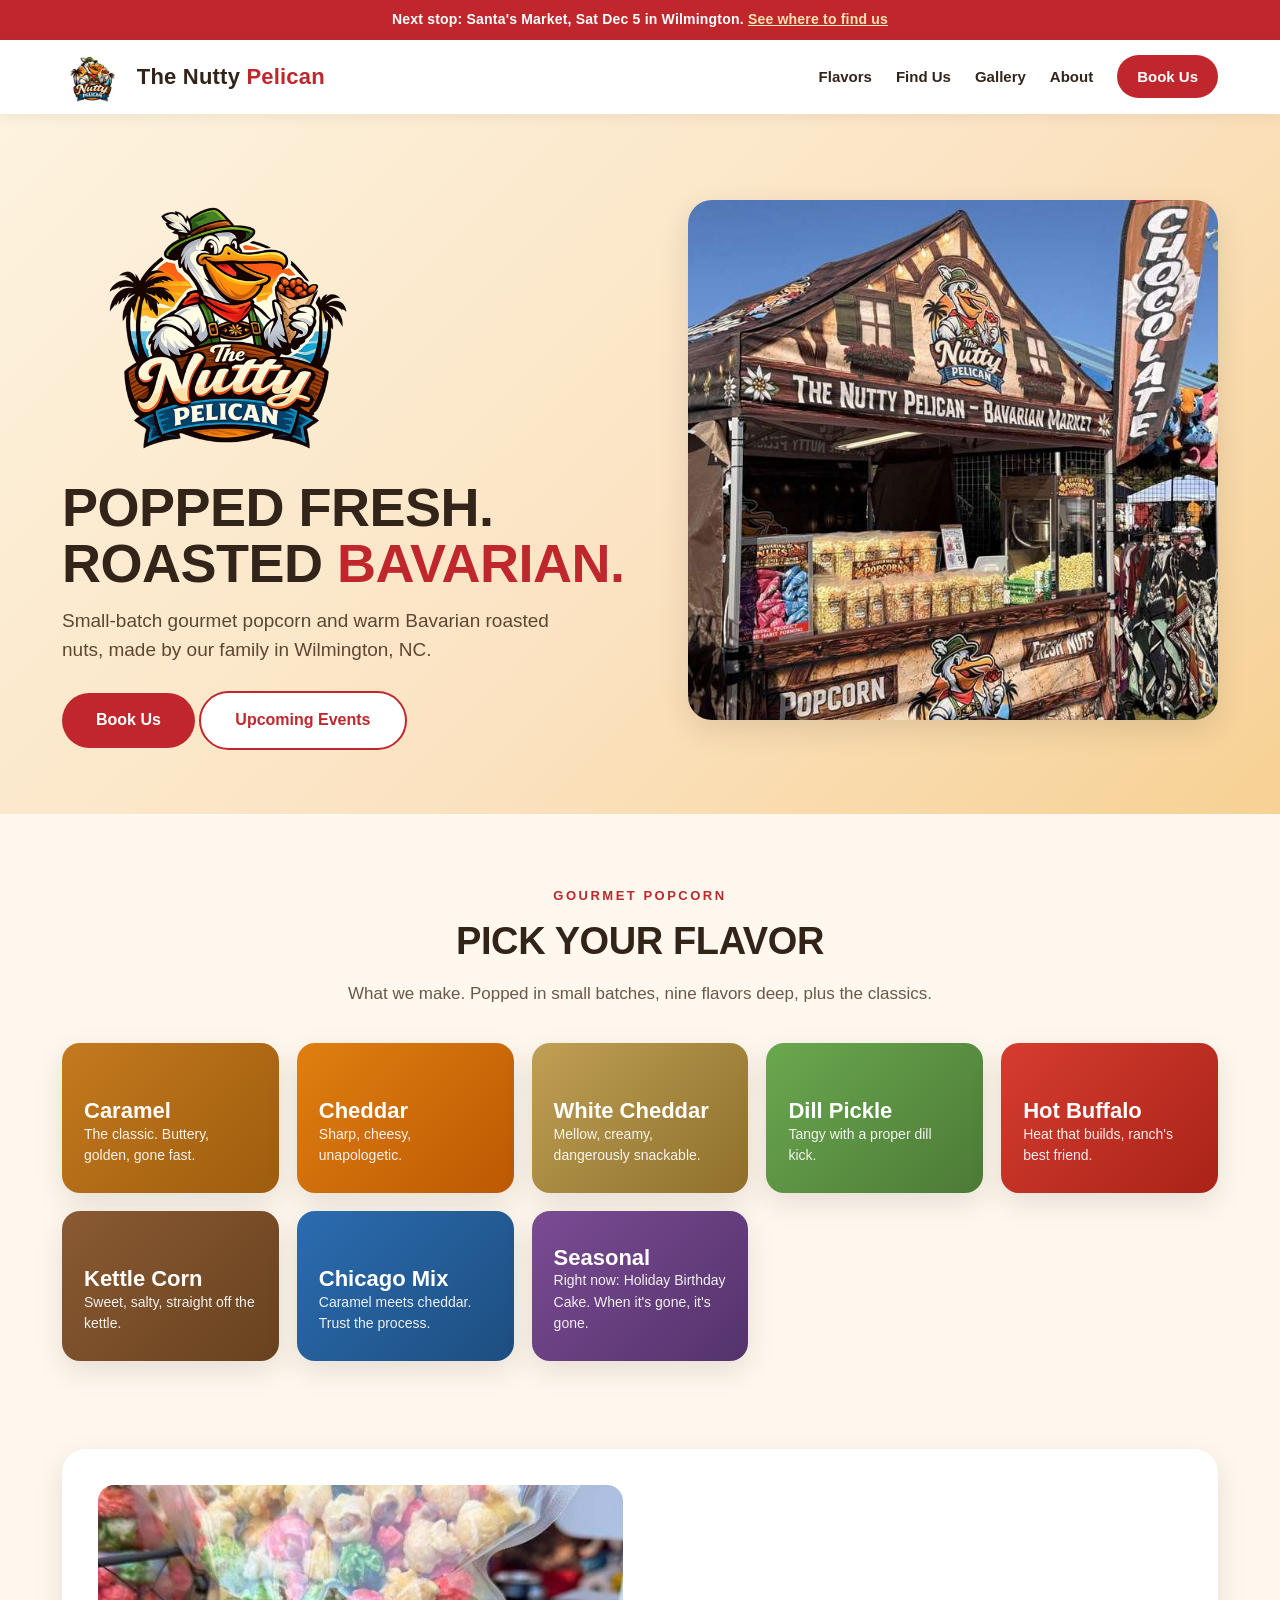
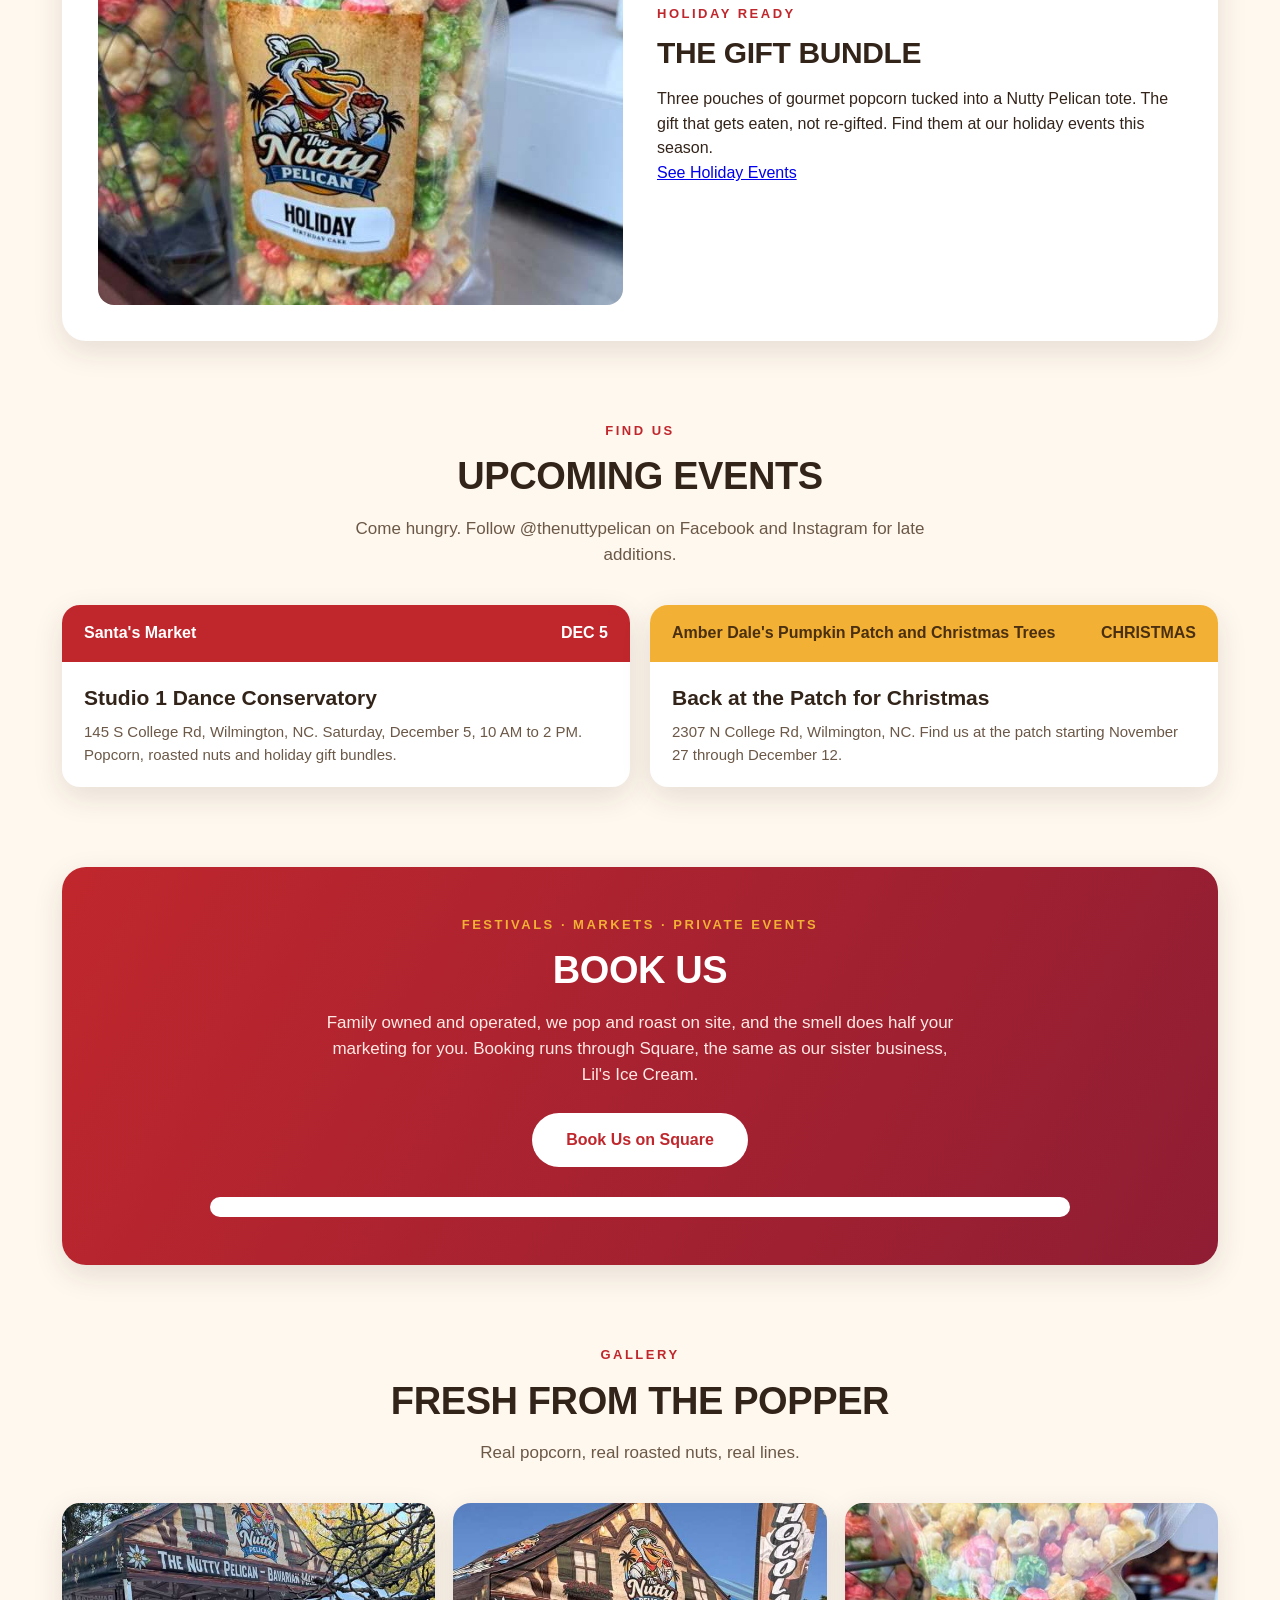
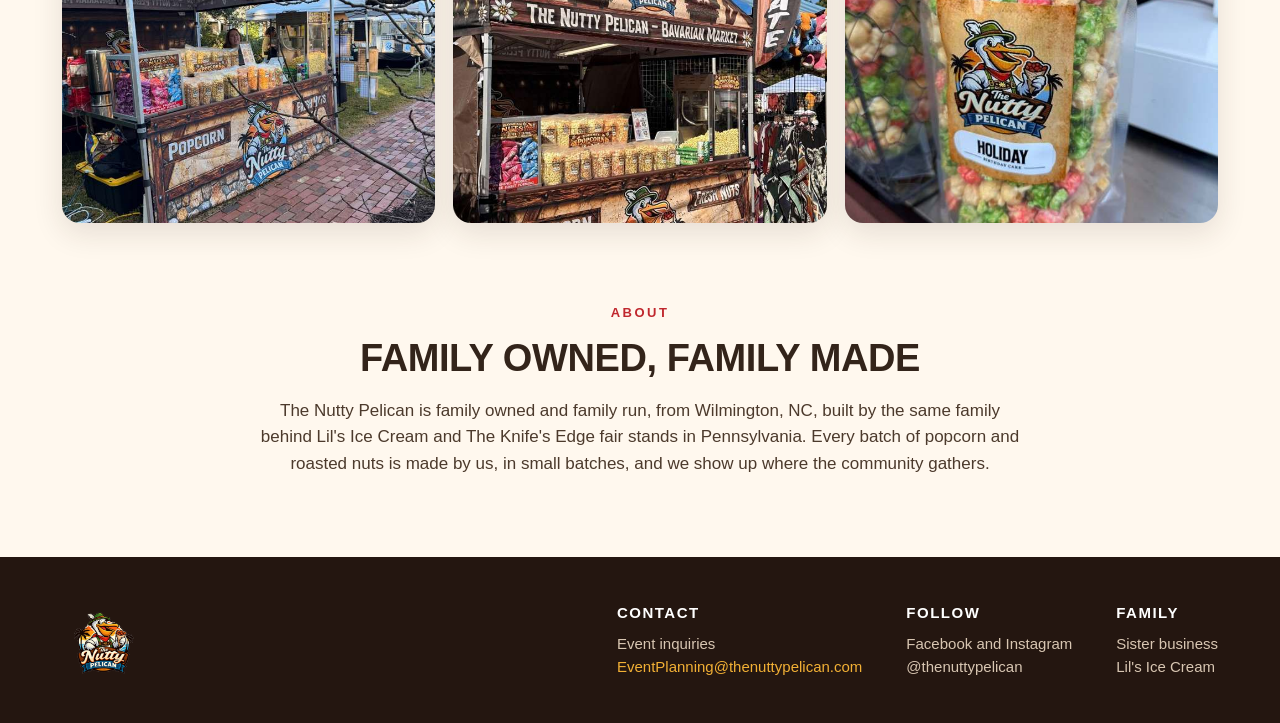
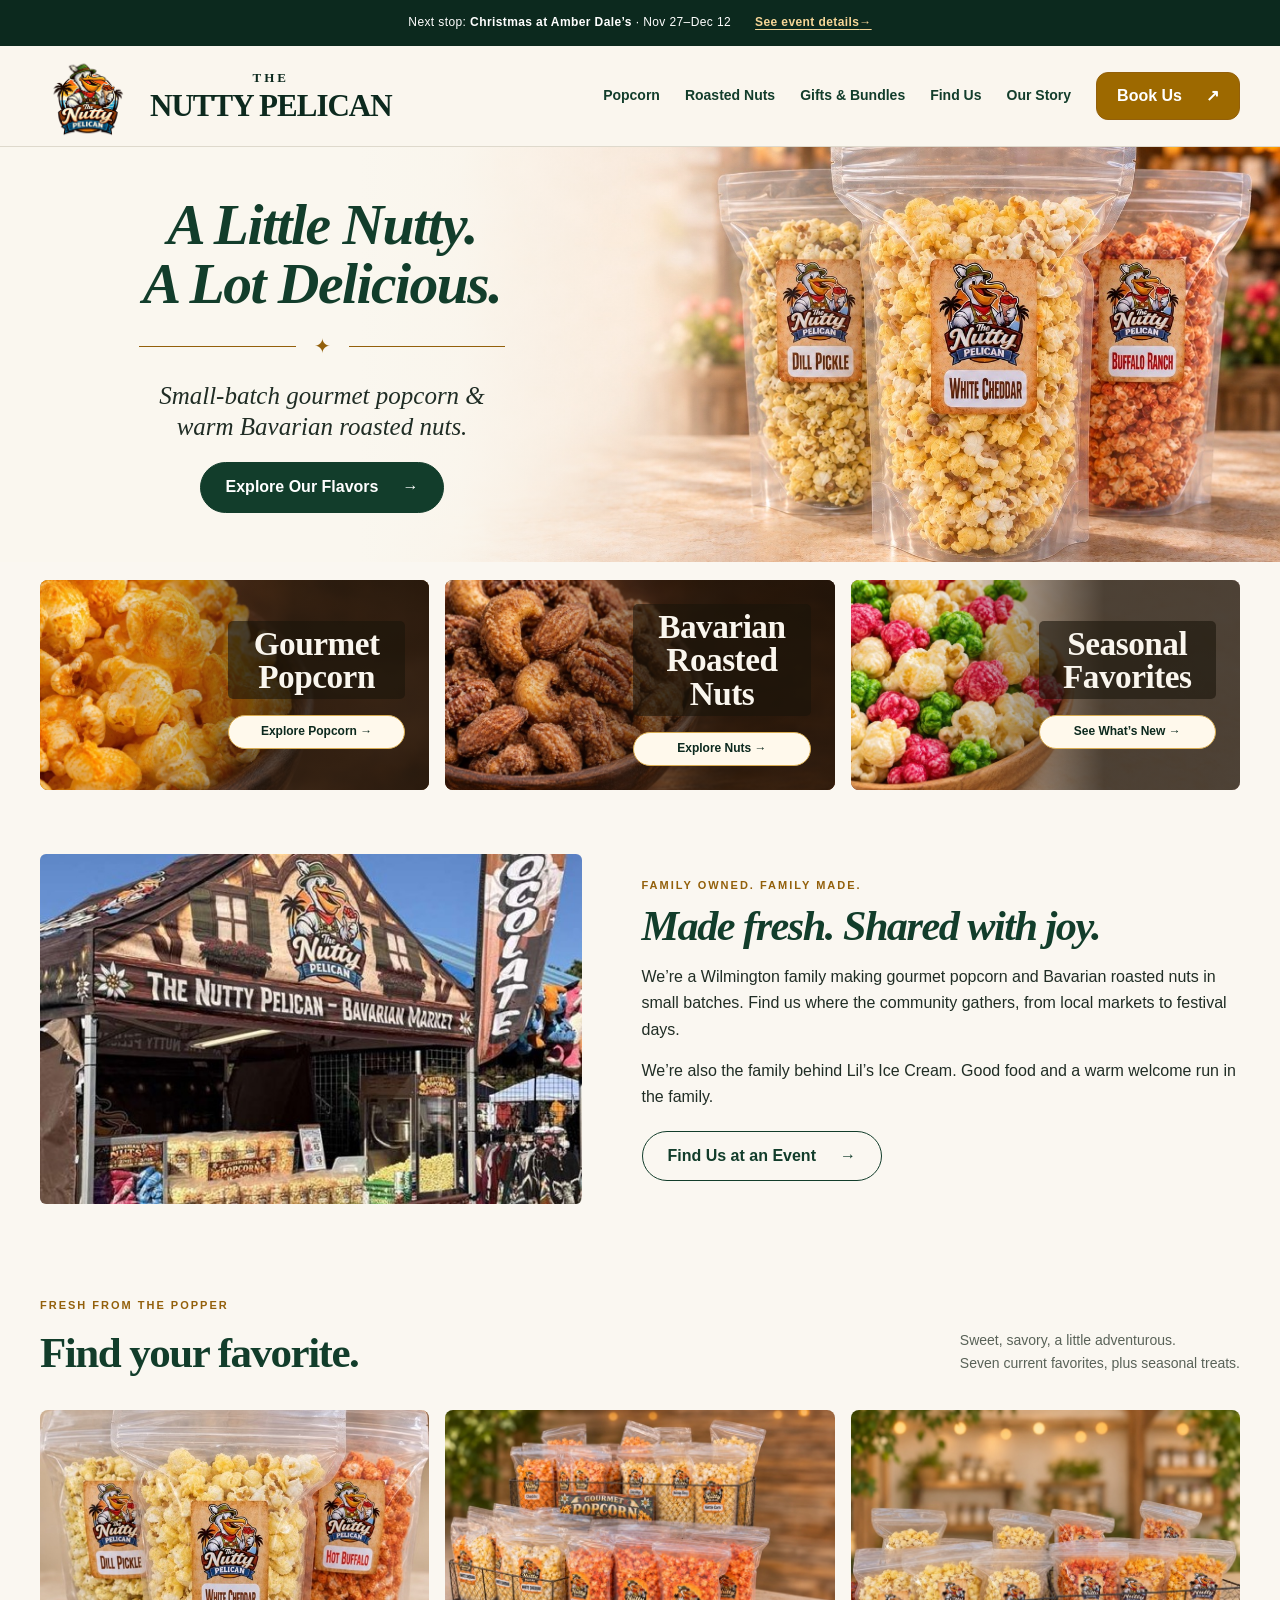
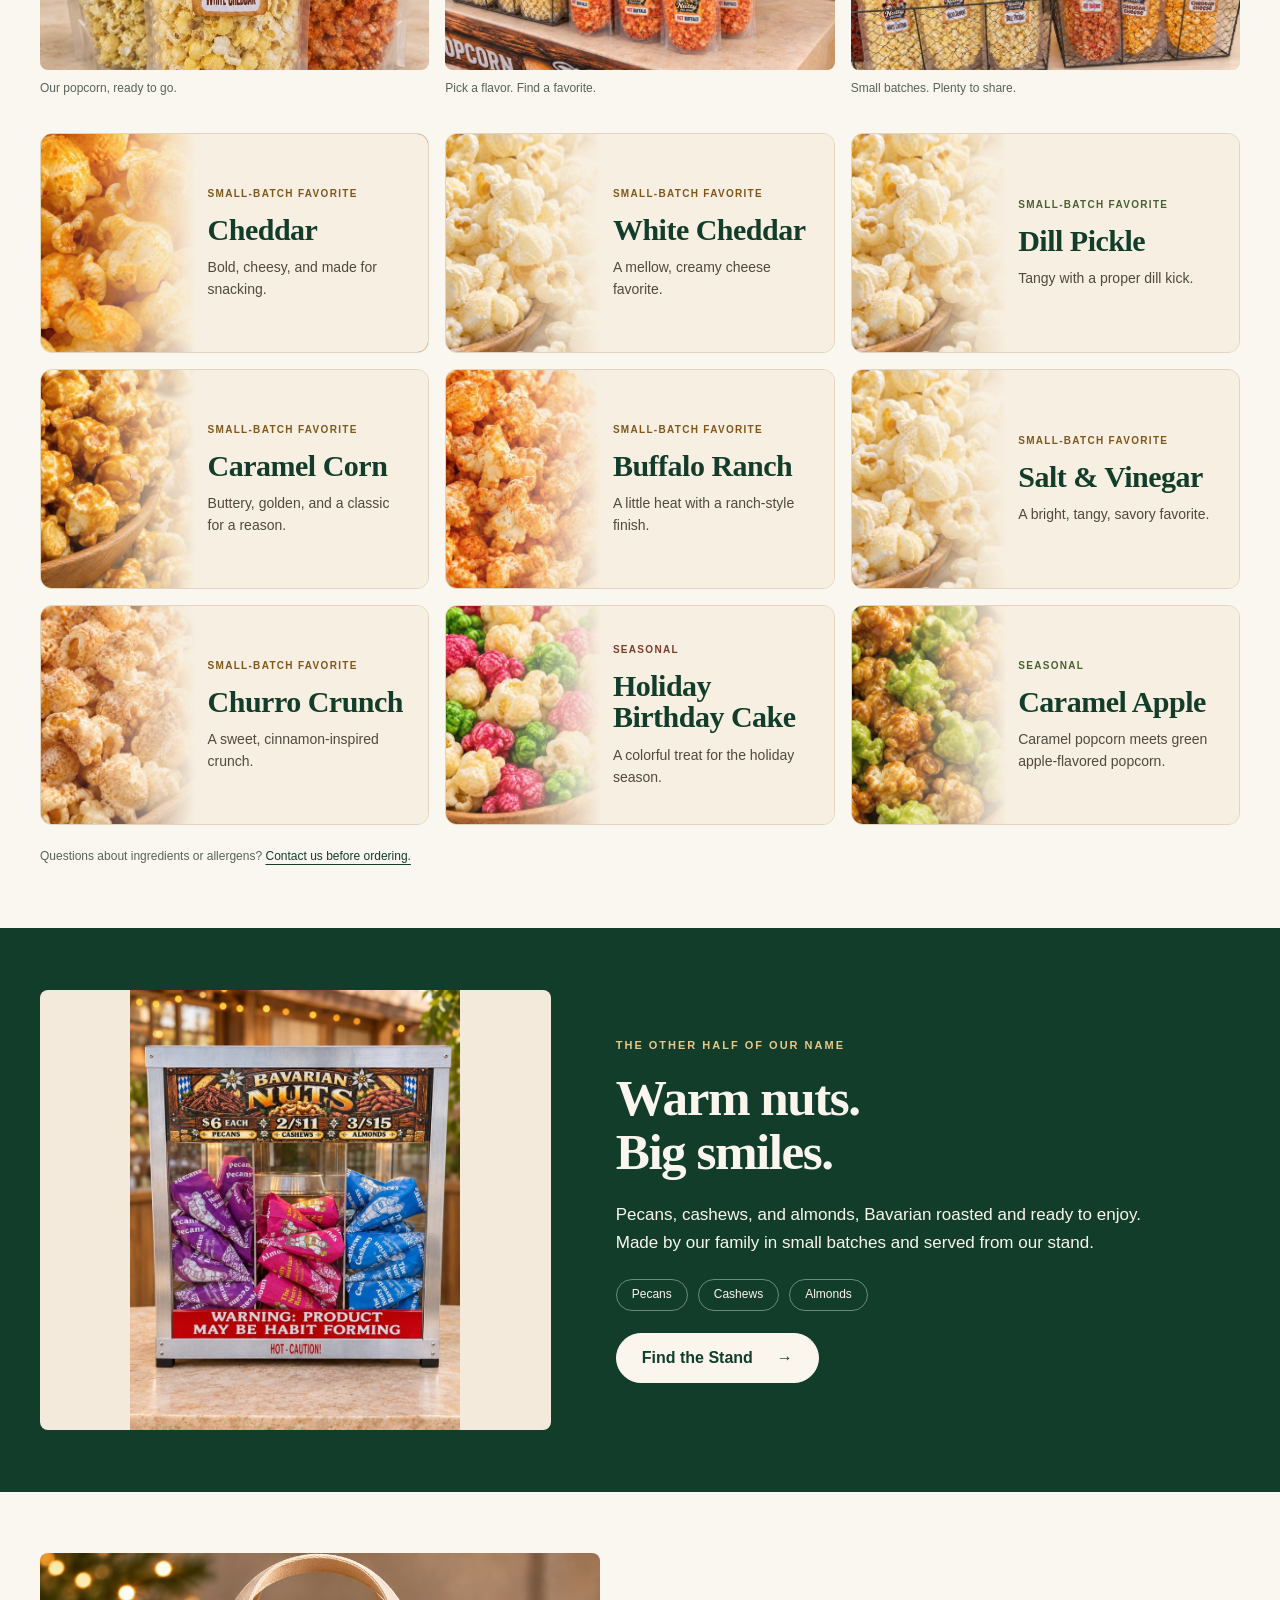
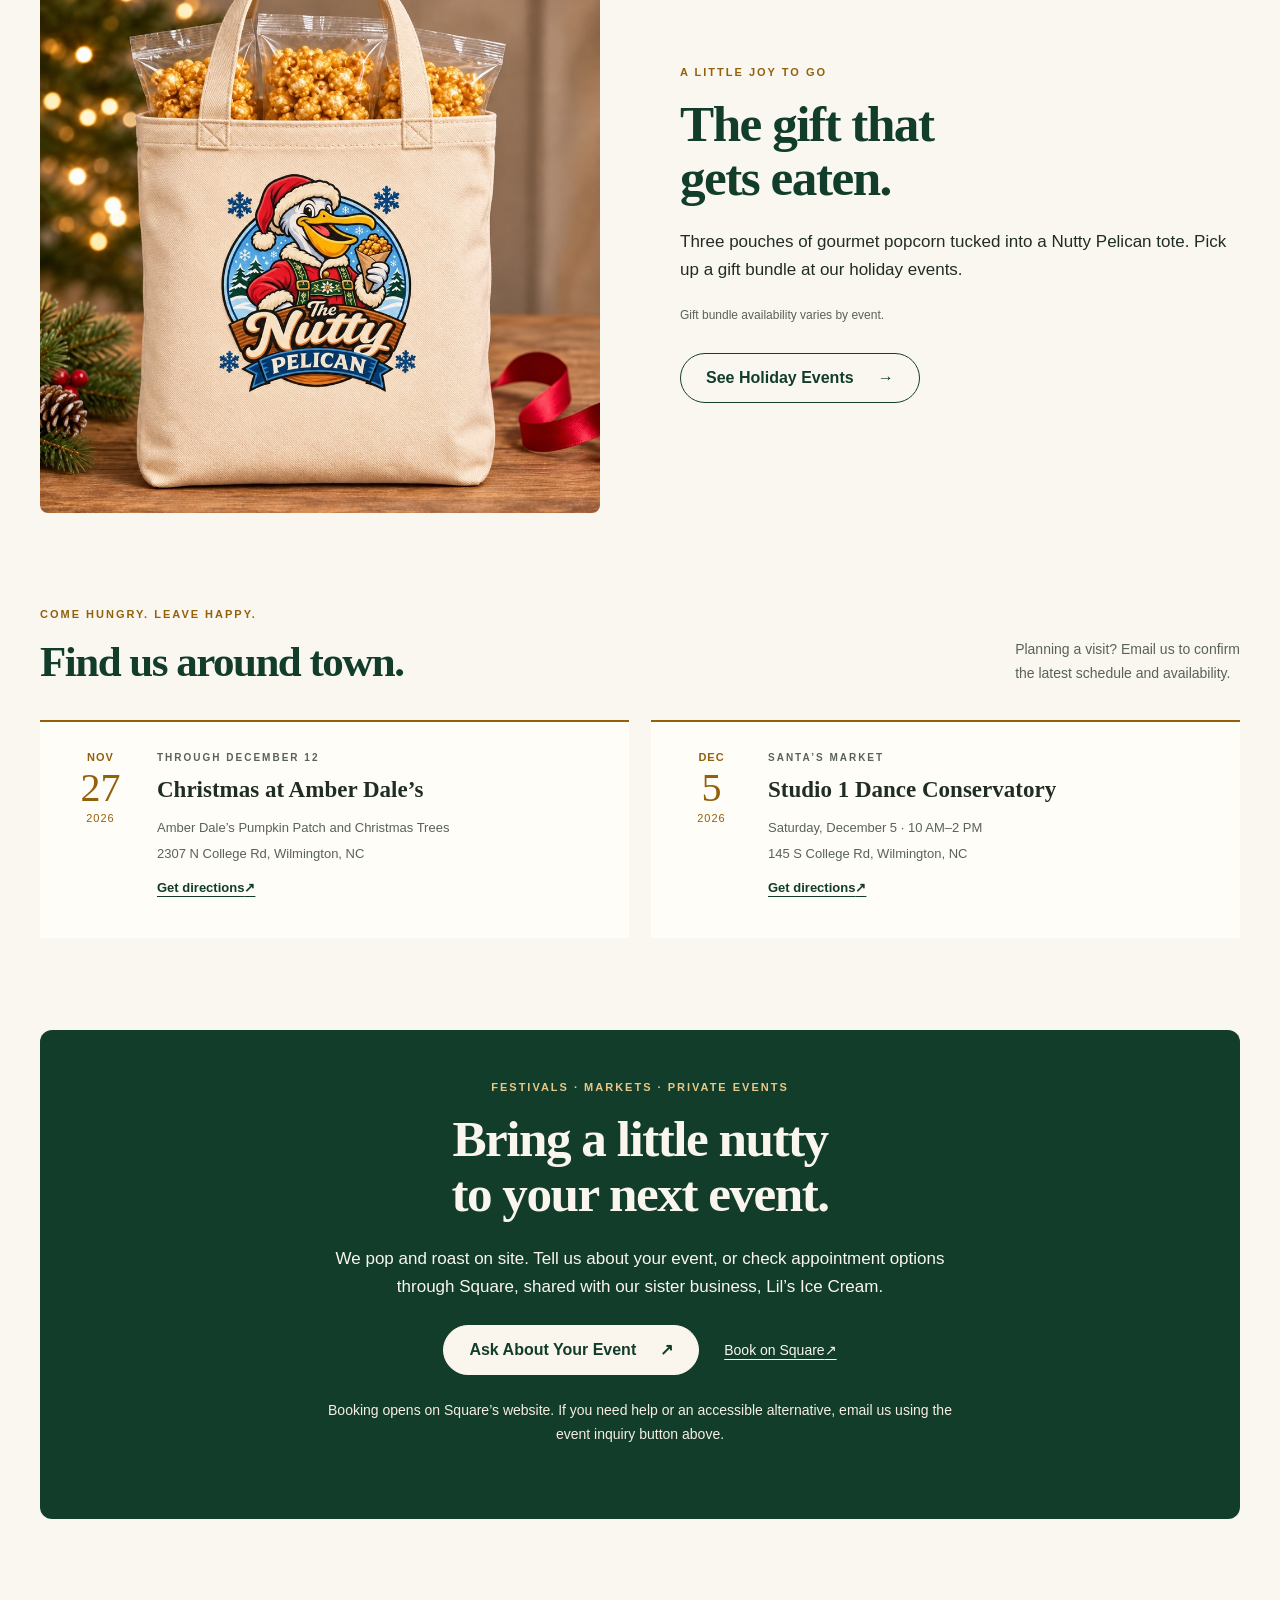
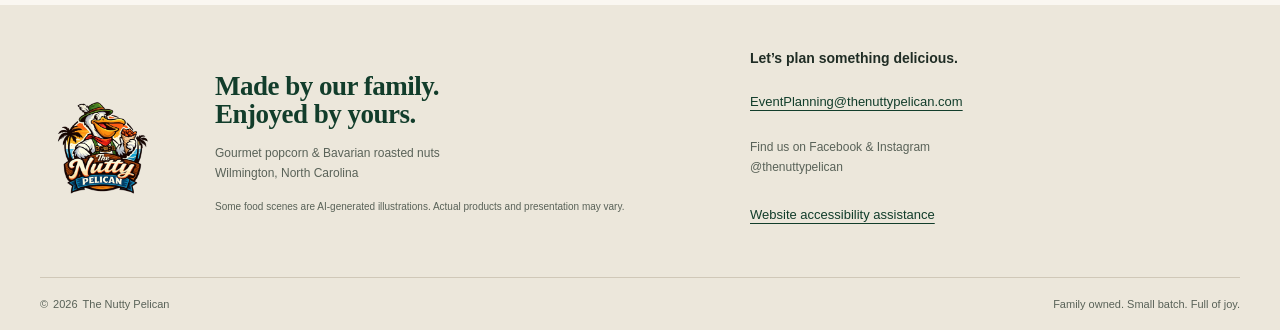
